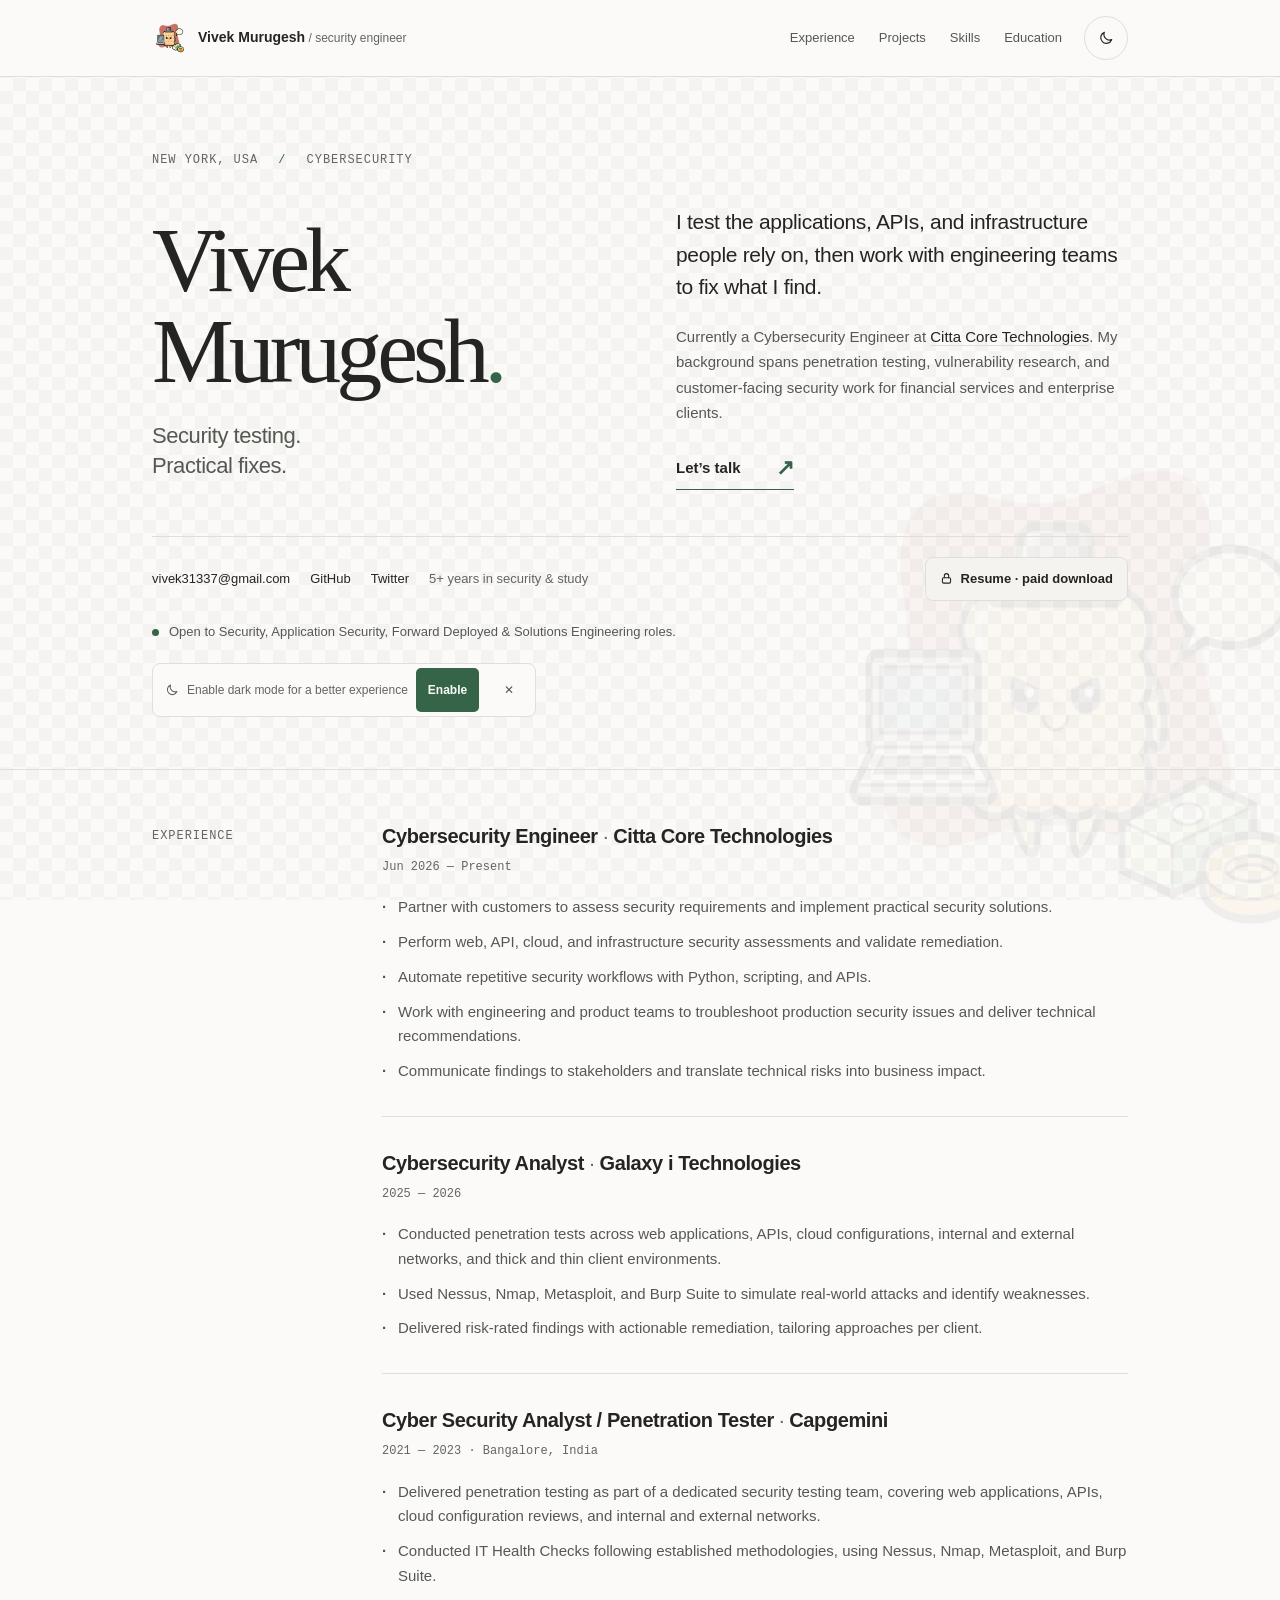
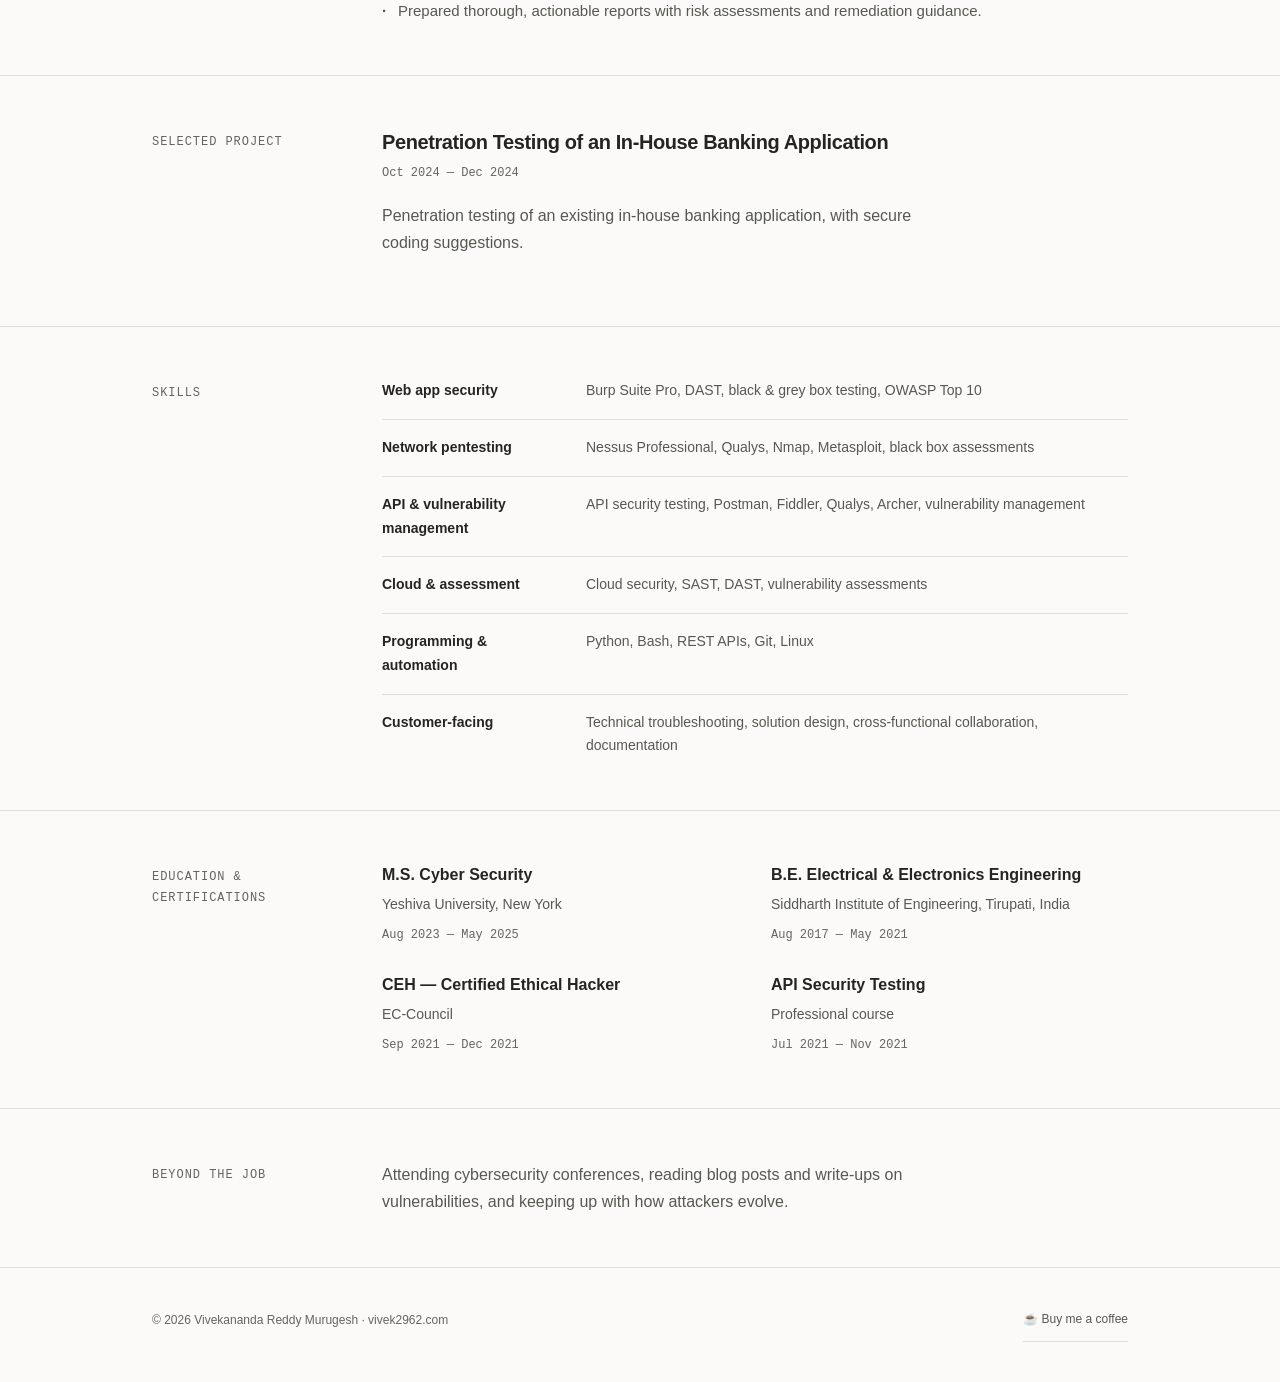
==== index.html @ 6269ce34 "[verified] Refresh portfolio with editorial layout and resume content" ====
<!DOCTYPE html>
<html lang="en">
<head>
  <meta charset="UTF-8" />
  <meta name="viewport" content="width=device-width, initial-scale=1.0" />
  <title>Vivek Murugesh — Cybersecurity Engineer | Web, API & Cloud Security</title>
  <meta name="description" content="Vivekananda Reddy Murugesh — Cybersecurity Engineer with a background in web application, API, cloud and network security. Penetration testing, vulnerability research, automation, and customer-facing security engineering. Open to Forward Deployed Engineer, Security Engineer & Application Security roles." />
  <meta name="author" content="Vivekananda Reddy Murugesh" />
  <meta name="robots" content="index, follow" />
  <link rel="canonical" href="https://www.vivek2962.com/" />
  <meta name="theme-color" content="#fbfaf8" media="(prefers-color-scheme: light)" />
  <meta name="theme-color" content="#151814" media="(prefers-color-scheme: dark)" />

  <!-- Open Graph -->
  <meta property="og:type" content="website" />
  <meta property="og:url" content="https://www.vivek2962.com/" />
  <meta property="og:title" content="Vivek Murugesh — Cybersecurity Engineer" />
  <meta property="og:description" content="Web application, API, cloud and network security. Penetration testing, API security, vulnerability research & automation." />
  <meta property="og:image" content="https://www.vivek2962.com/assets/img/og-image.png" />
  <meta property="og:image:width" content="1200" />
  <meta property="og:image:height" content="630" />
  <meta property="og:site_name" content="Vivek Murugesh" />
  <meta property="og:locale" content="en_US" />

  <!-- Twitter Card -->
  <meta name="twitter:card" content="summary_large_image" />
  <meta name="twitter:site" content="@vivek31337" />
  <meta name="twitter:creator" content="@vivek31337" />
  <meta name="twitter:title" content="Vivek Murugesh — Cybersecurity Engineer" />
  <meta name="twitter:description" content="Web application, API, cloud and network security. Penetration testing, API security, vulnerability research & automation." />
  <meta name="twitter:image" content="https://www.vivek2962.com/assets/img/og-image.png" />

  <!-- Structured data: Person -->
  <script type="application/ld+json">
  {
    "@context": "https://schema.org",
    "@type": "Person",
    "name": "Vivekananda Reddy Murugesh",
    "url": "https://www.vivek2962.com/",
    "image": "https://www.vivek2962.com/assets/img/og-image.png",
    "jobTitle": "Cybersecurity Engineer",
    "description": "Cybersecurity Engineer with a background in web application, API, cloud and network security. Penetration testing, API security, vulnerability research and automation.",
    "address": { "@type": "PostalAddress", "addressLocality": "New York", "addressRegion": "NY", "addressCountry": "US" },
    "sameAs": [
      "https://github.com/vivek29621",
      "https://x.com/vivek31337"
    ],
    "alumniOf": [
      { "@type": "CollegeOrUniversity", "name": "Yeshiva University" },
      { "@type": "CollegeOrUniversity", "name": "Siddharth Institute of Engineering" }
    ],
    "knowsAbout": [
      "Penetration Testing", "API Security", "Web Application Security", "Network Security",
      "Cloud Security", "OWASP Top 10", "Burp Suite", "Nessus", "Nmap", "Metasploit", "Python"
    ]
  }
  </script>

  <link rel="icon" type="image/png" sizes="32x32" href="assets/img/favicon-32.png" />
  <link rel="icon" type="image/png" sizes="64x64" href="assets/img/favicon-64.png" />
  <link rel="icon" type="image/png" sizes="128x128" href="assets/img/favicon.png" />
  <link rel="apple-touch-icon" sizes="180x180" href="assets/img/favicon-180.png" />
  <link rel="stylesheet" href="assets/css/style.css?v=17" />
  <script>(function(){var t='light';try{if(localStorage.getItem('theme')==='dark')t='dark';}catch(e){}document.documentElement.dataset.theme=t;})();</script>
</head>
<body>
  <a class="skip-link" href="#top">Skip to content</a>
  <div class="bg-checker" aria-hidden="true"></div>
  <div class="bg-logo" aria-hidden="true"><img src="assets/img/logo-watermark.png" alt="" /></div>
  <header class="site-header">
    <div class="wrap header-inner">
      <a class="logo" href="#top"><img src="assets/img/favicon-64.png" alt="" class="logo-img" /><span>Vivek Murugesh<span class="logo-sub"> / security engineer</span></span></a>
      <nav class="nav" aria-label="Primary">
        <a href="#experience">Experience</a>
        <a href="#projects">Projects</a>
        <a href="#skills">Skills</a>
        <a href="#education">Education</a>
        <button class="theme-toggle" id="themeToggle" type="button" aria-label="Toggle dark mode" title="Toggle dark mode">
          <svg class="icon-sun" viewBox="0 0 24 24" width="16" height="16" fill="none" stroke="currentColor" stroke-width="1.8" stroke-linecap="round" aria-hidden="true"><circle cx="12" cy="12" r="4.5"/><path d="M12 2v2.5M12 19.5V22M2 12h2.5M19.5 12H22M4.6 4.6l1.8 1.8M17.6 17.6l1.8 1.8M4.6 19.4l1.8-1.8M17.6 6.4l1.8-1.8"/></svg>
          <svg class="icon-moon" viewBox="0 0 24 24" width="16" height="16" fill="none" stroke="currentColor" stroke-width="1.8" stroke-linecap="round" stroke-linejoin="round" aria-hidden="true"><path d="M20.5 14.5A8.5 8.5 0 019.5 3.5 8.5 8.5 0 1020.5 14.5z"/></svg>
        </button>
      </nav>
    </div>
  </header>

  <main id="top" tabindex="-1">
    <!-- Hero -->
    <section class="hero reveal">
      <div class="wrap">
        <p class="eyebrow">New York, USA <span aria-hidden="true">/</span> Cybersecurity</p>
        <div class="hero-grid">
          <div>
            <h1 class="hero-name">Vivek<br />Murugesh<span class="name-period">.</span></h1>
            <p class="hero-role">Security testing.<br /> Practical fixes.</p>
          </div>
          <div class="hero-intro">
            <p class="hero-bio">I test the applications, APIs, and infrastructure people rely on, then work with engineering teams to fix what I find.</p>
            <p class="hero-detail">Currently a Cybersecurity Engineer at <a href="#experience">Citta Core Technologies</a>. My background spans penetration testing, vulnerability research, and customer-facing security work for financial services and enterprise clients.</p>
            <a class="contact-link" href="mailto:vivek31337@gmail.com">Let’s talk <span aria-hidden="true">↗</span></a>
          </div>
        </div>
        <p class="hero-meta">
          <a href="mailto:vivek31337@gmail.com">vivek31337@gmail.com</a>
          <span aria-hidden="true">·</span>
          <a href="https://github.com/vivek29621" target="_blank" rel="noopener">GitHub</a>
          <span aria-hidden="true">·</span>
          <a href="https://x.com/vivek31337" target="_blank" rel="noopener">Twitter</a>
          <span aria-hidden="true">·</span>
          <span>5+ years in security &amp; study</span>
          <span aria-hidden="true">·</span>
          <a class="resume-lock" href="https://buymeacoffee.com/vivek2962/e/563757" rel="noopener">
            <svg viewBox="0 0 24 24" width="13" height="13" fill="none" stroke="currentColor" stroke-width="2" stroke-linecap="round" stroke-linejoin="round" aria-hidden="true"><rect x="4.5" y="10.5" width="15" height="10" rx="2.5"/><path d="M8 10.5V7a4 4 0 018 0v3.5"/></svg>
            Resume · paid download
          </a>
        </p>
        <p class="hero-note"><span class="dot" aria-hidden="true"></span><span>Open to Security, Application Security, Forward Deployed &amp; Solutions Engineering roles.</span></p>
        <div class="dark-note" id="darkNote">
          <svg viewBox="0 0 24 24" width="14" height="14" fill="none" stroke="currentColor" stroke-width="1.8" stroke-linecap="round" stroke-linejoin="round" aria-hidden="true"><path d="M20.5 14.5A8.5 8.5 0 019.5 3.5 8.5 8.5 0 1020.5 14.5z"/></svg>
          <span class="note-text-light">Enable dark mode for a better experience</span>
          <span class="note-text-dark">Dark mode on — disable anytime</span>
          <button class="note-enable" type="button" onclick="document.documentElement.dataset.theme='dark';try{localStorage.setItem('theme','dark')}catch(e){};var t=document.getElementById('themeToggle');if(t)t.setAttribute('aria-pressed','true')">Enable</button>
          <button class="note-disable" type="button" onclick="document.documentElement.dataset.theme='light';try{localStorage.setItem('theme','light')}catch(e){};var t=document.getElementById('themeToggle');if(t)t.setAttribute('aria-pressed','false')">Disable</button>
          <button class="note-close" type="button" aria-label="Dismiss" onclick="try{localStorage.setItem('darkNoteDismissed','1')}catch(e){};this.closest('.dark-note').hidden=true">✕</button>
        </div>
      </div>
    </section>

    <!-- Experience -->
    <section class="section reveal" id="experience">
      <div class="wrap">
        <h2 class="section-title">Experience</h2>

        <article class="job">
          <div class="job-head">
            <h3>Cybersecurity Engineer <span class="at">·</span> Citta Core Technologies</h3>
            <p class="job-date">Jun 2026 — Present</p>
          </div>
          <ul class="job-points">
            <li>Partner with customers to assess security requirements and implement practical security solutions.</li>
            <li>Perform web, API, cloud, and infrastructure security assessments and validate remediation.</li>
            <li>Automate repetitive security workflows with Python, scripting, and APIs.</li>
            <li>Work with engineering and product teams to troubleshoot production security issues and deliver technical recommendations.</li>
            <li>Communicate findings to stakeholders and translate technical risks into business impact.</li>
          </ul>
        </article>

        <article class="job">
          <div class="job-head">
            <h3>Cybersecurity Analyst <span class="at">·</span> Galaxy i Technologies</h3>
            <p class="job-date">2025 — 2026</p>
          </div>
          <ul class="job-points">
            <li>Conducted penetration tests across web applications, APIs, cloud configurations, internal and external networks, and thick and thin client environments.</li>
            <li>Used Nessus, Nmap, Metasploit, and Burp Suite to simulate real-world attacks and identify weaknesses.</li>
            <li>Delivered risk-rated findings with actionable remediation, tailoring approaches per client.</li>
          </ul>
        </article>

        <article class="job">
          <div class="job-head">
            <h3>Cyber Security Analyst / Penetration Tester <span class="at">·</span> Capgemini</h3>
            <p class="job-date">2021 — 2023 · Bangalore, India</p>
          </div>
          <ul class="job-points">
            <li>Delivered penetration testing as part of a dedicated security testing team, covering web applications, APIs, cloud configuration reviews, and internal and external networks.</li>
            <li>Conducted IT Health Checks following established methodologies, using Nessus, Nmap, Metasploit, and Burp Suite.</li>
            <li>Prepared thorough, actionable reports with risk assessments and remediation guidance.</li>
          </ul>
        </article>
      </div>
    </section>

    <!-- Projects -->
    <section class="section reveal" id="projects">
      <div class="wrap">
        <h2 class="section-title">Selected project</h2>
        <article class="project">
          <h3>Penetration Testing of an In-House Banking Application</h3>
          <p class="job-date">Oct 2024 — Dec 2024</p>
          <p class="project-desc">
            Penetration testing of an existing in-house banking application,
            with secure coding suggestions.
          </p>
        </article>
      </div>
    </section>

    <!-- Skills -->
    <section class="section reveal" id="skills">
      <div class="wrap">
        <h2 class="section-title">Skills</h2>
        <dl class="skills">
          <div class="skill-row">
            <dt>Web app security</dt>
            <dd>Burp Suite Pro, DAST, black &amp; grey box testing, OWASP Top 10</dd>
          </div>
          <div class="skill-row">
            <dt>Network pentesting</dt>
            <dd>Nessus Professional, Qualys, Nmap, Metasploit, black box assessments</dd>
          </div>
          <div class="skill-row">
            <dt>API &amp; vulnerability management</dt>
            <dd>API security testing, Postman, Fiddler, Qualys, Archer, vulnerability management</dd>
          </div>
          <div class="skill-row">
            <dt>Cloud &amp; assessment</dt>
            <dd>Cloud security, SAST, DAST, vulnerability assessments</dd>
          </div>
          <div class="skill-row">
            <dt>Programming &amp; automation</dt>
            <dd>Python, Bash, REST APIs, Git, Linux</dd>
          </div>
          <div class="skill-row">
            <dt>Customer-facing</dt>
            <dd>Technical troubleshooting, solution design, cross-functional collaboration, documentation</dd>
          </div>
        </dl>
      </div>
    </section>

    <!-- Education -->
    <section class="section reveal" id="education">
      <div class="wrap">
        <h2 class="section-title">Education &amp; certifications</h2>
        <div class="edu-grid">
          <div class="edu-item">
            <h3>M.S. Cyber Security</h3>
            <p class="edu-school">Yeshiva University, New York</p>
            <p class="job-date mono">Aug 2023 — May 2025</p>
          </div>
          <div class="edu-item">
            <h3>B.E. Electrical &amp; Electronics Engineering</h3>
            <p class="edu-school">Siddharth Institute of Engineering, Tirupati, India</p>
            <p class="job-date mono">Aug 2017 — May 2021</p>
          </div>
          <div class="edu-item">
            <h3>CEH — Certified Ethical Hacker</h3>
            <p class="edu-school">EC-Council</p>
            <p class="job-date mono">Sep 2021 — Dec 2021</p>
          </div>
          <div class="edu-item">
            <h3>API Security Testing</h3>
            <p class="edu-school">Professional course</p>
            <p class="job-date mono">Jul 2021 — Nov 2021</p>
          </div>
        </div>
      </div>
    </section>

    <!-- Interests -->
    <section class="section reveal">
      <div class="wrap">
        <h2 class="section-title">Beyond the job</h2>
        <p class="plain-text">
          Attending cybersecurity conferences, reading blog posts and write-ups on
          vulnerabilities, and keeping up with how attackers evolve.
        </p>
      </div>
    </section>
  </main>

  <footer class="site-footer">
    <div class="wrap footer-inner">
      <p>© <span id="year">2026</span> Vivekananda Reddy Murugesh · vivek2962.com</p>
      <a class="footer-coffee" href="https://buymeacoffee.com/vivek2962" rel="noopener">☕ Buy me a coffee</a>
    </div>
  </footer>

  <script src="assets/js/main.js?v=17"></script>
</body>
</html>
---- assets/css/style.css ----
/* Vivek Murugesh: an editorial, content-first portfolio. */
:root{--bg:#fbfaf8;--bg-soft:#f4f3f0;--text:#242522;--text-muted:#555951;--text-faint:#62665e;--border:#dedfd7;--accent:#356448;--accent-underline:#dce9dc;--link:var(--text);--max-w:1040px;--font-sans:"Segoe UI",Helvetica,Arial,sans-serif;--font-mono:Consolas,"Liberation Mono",monospace}
[data-theme="dark"]{--bg:#151814;--bg-soft:#1d221c;--text:#eeeee7;--text-muted:#b6bcb1;--text-faint:#a1aa9b;--border:#343d30;--accent:#aad5ad;--accent-underline:#334c38;--link:var(--text);color-scheme:dark}
*{box-sizing:border-box;margin:0;padding:0}
html{scroll-behavior:smooth;scroll-padding-top:104px}
body{background:var(--bg);color:var(--text);font:16px/1.7 var(--font-sans);-webkit-font-smoothing:antialiased;transition:background .25s ease,color .25s ease;isolation:isolate}
::selection{background:var(--accent-underline)}
a{color:var(--link);text-decoration:none;border-bottom:1px solid var(--border);transition:color .15s,border-color .15s}
a:hover{color:var(--accent);border-color:var(--accent)}
a:focus-visible,button:focus-visible{outline:2px solid var(--accent);outline-offset:4px}
button{font:inherit;cursor:pointer}
img{max-width:100%}
ul{list-style:none}
.wrap{max-width:var(--max-w);margin:auto;padding:0 32px}
.mono{font-family:var(--font-mono)}
.skip-link{position:fixed;top:8px;left:16px;z-index:100;padding:10px 16px;background:var(--bg);transform:translateY(-150%)}
.skip-link:focus{transform:none}
.bg-checker,.bg-logo{position:fixed;pointer-events:none;z-index:-1}
.bg-checker{inset:0;background:repeating-conic-gradient(rgba(0,0,0,.028) 0% 25%,transparent 0% 50%) 0 0/26px 26px}
[data-theme="dark"] .bg-checker{background-image:repeating-conic-gradient(rgba(255,255,255,.03) 0% 25%,transparent 0% 50%)}
.bg-logo{right:-3vmin;bottom:-3vmin;width:min(56vmin,460px);opacity:.05;transition:opacity .25s}
[data-theme="dark"] .bg-logo{opacity:.06}
.bg-logo img{display:block;width:100%}
.site-header{position:sticky;top:0;z-index:50;background:var(--bg);border-bottom:1px solid var(--border)}
.header-inner{min-height:76px;display:flex;align-items:center;justify-content:space-between;gap:16px}
.logo{display:flex;gap:10px;align-items:center;border:0;font-weight:600;font-size:14px;white-space:nowrap;min-height:44px}
.logo-img{width:36px;height:36px;object-fit:contain}
.logo-sub{font-size:12px;font-weight:400;color:var(--text-faint)}
.nav{display:flex;align-items:center;gap:4px}
.nav a{display:inline-flex;align-items:center;min-height:44px;padding:6px 10px;border:0;font-size:13px;color:var(--text-muted);border-radius:6px}
.nav a:hover,.theme-toggle:hover{background:var(--bg-soft);color:var(--accent)}
.theme-toggle{display:inline-flex;align-items:center;justify-content:center;width:44px;height:44px;flex-shrink:0;border:1px solid var(--border);border-radius:50%;background:transparent;color:var(--text);margin-left:8px}
[data-theme="light"] .icon-sun,[data-theme="dark"] .icon-moon{display:none}
.hero{padding:74px 0 52px}
.eyebrow{font:12px/1.6 var(--font-mono);letter-spacing:.08em;text-transform:uppercase;color:var(--text-faint);margin-bottom:36px}
.eyebrow span{margin:0 12px;color:var(--accent)}
.hero-grid{display:grid;grid-template-columns:1fr 1fr;gap:72px;align-items:center;margin-bottom:46px}
.hero-name{font-family:Georgia,"Times New Roman",serif;font-weight:400;font-size:clamp(62px,7.5vw,92px);letter-spacing:-.055em;line-height:.99;margin-bottom:24px}
.name-period{color:var(--accent)}
.hero-role{font-size:22px;line-height:1.35;font-weight:400;letter-spacing:-.02em;color:var(--text-muted)}
.hero-bio{font-size:21px;line-height:1.55;letter-spacing:-.015em;margin-bottom:20px;text-wrap:pretty}
.hero-detail{color:var(--text-muted);font-size:15px;margin-bottom:20px}
.contact-link{display:inline-flex;align-items:center;gap:36px;min-height:44px;font-size:15px;font-weight:600;border-color:var(--accent)}
.contact-link span{color:var(--accent);font-size:22px}
.hero-meta{display:flex;flex-wrap:wrap;align-items:center;gap:12px 20px;border-top:1px solid var(--border);padding-top:20px;font-size:13px;color:var(--text-faint);margin-bottom:20px}
.hero-meta>span[aria-hidden]{display:none}
.hero-meta a{display:inline-flex;align-items:center;min-height:44px;border:0}
.resume-lock{gap:8px;padding:8px 14px;border:1px solid var(--border)!important;border-radius:8px;background:var(--bg-soft);font-weight:600;margin-left:auto}
.resume-lock:hover{border-color:var(--accent)!important}
.hero-note{display:flex;align-items:baseline;gap:10px;font-size:13px;color:var(--text-muted);max-width:680px}
.dot{width:7px;height:7px;flex-shrink:0;border-radius:50%;background:var(--accent)}
.dark-note{display:inline-flex;align-items:center;flex-wrap:wrap;gap:8px;margin-top:20px;font-size:12px;color:var(--text-faint);padding:4px 4px 4px 12px;border:1px solid var(--border);border-radius:8px;background:var(--bg)}
.dark-note[hidden]{display:none}
.dark-note>svg{flex-shrink:0}
.note-text-dark,.note-disable{display:none}
[data-theme="dark"] .note-text-light,[data-theme="dark"] .note-enable{display:none}
[data-theme="dark"] .note-text-dark{display:inline}
[data-theme="dark"] .note-disable{display:inline-flex}
.note-enable,.note-disable{align-items:center;justify-content:center;min-height:44px;padding:8px 12px;background:var(--accent);color:var(--bg);font-size:12px;font-weight:600;border:0;border-radius:5px}
.note-close{width:44px;height:44px;background:none;color:var(--text-muted);border:0;border-radius:5px}
.note-close:hover{background:var(--bg-soft)}
.section{padding:52px 0;border-top:1px solid var(--border)}
.section>.wrap{display:grid;grid-template-columns:190px minmax(0,1fr);gap:0 40px}
.section-title{grid-column:1;grid-row:1 / span 20;font:12px/1.7 var(--font-mono);text-transform:uppercase;letter-spacing:.08em;color:var(--text-faint);padding-top:4px}
.section>.wrap>:not(.section-title){grid-column:2;min-width:0}
.job{padding-bottom:32px;margin-bottom:32px;border-bottom:1px solid var(--border)}
.job:last-child{padding:0;margin:0;border:0}
.job-head{margin-bottom:18px}
.job-head h3,.project h3{font-size:20px;line-height:1.45;letter-spacing:-.02em;font-weight:600;margin-bottom:6px;text-wrap:pretty}
.at{color:var(--text-faint);font-weight:400}
.job-date{font:12px/1.7 var(--font-mono);color:var(--text-faint)}
.job-points{display:grid;gap:10px}
.job-points li{padding-left:16px;position:relative;color:var(--text-muted);font-size:15px;line-height:1.65}
.job-points li:before{content:"·";position:absolute;left:0;color:var(--accent);font-weight:bold}
.project-desc{margin:18px 0;color:var(--text-muted);max-width:60ch}
.skill-row{display:grid;grid-template-columns:180px minmax(0,1fr);gap:24px;padding:16px 0;border-bottom:1px solid var(--border);font-size:14px}
.skill-row:first-child{padding-top:0}
.skill-row:last-child{border:0;padding-bottom:0}
.skill-row dt{font-weight:600}
.skill-row dd{color:var(--text-muted)}
.edu-grid{display:grid;grid-template-columns:1fr 1fr;gap:28px 32px}
.edu-item h3{font-size:16px;font-weight:600;line-height:1.5;margin-bottom:6px}
.edu-school{font-size:14px;color:var(--text-muted);margin-bottom:8px}
.plain-text{color:var(--text-muted);max-width:60ch}
.site-footer{padding:30px 0 40px;border-top:1px solid var(--border)}
.footer-inner{display:flex;justify-content:space-between;align-items:center;gap:16px;flex-wrap:wrap;font-size:12px;color:var(--text-faint)}
.footer-coffee{display:inline-flex;align-items:center;min-height:44px;color:var(--text-muted)}
/* Content remains visible when JavaScript or observers are unavailable. */
.reveal{opacity:1}
.error-wrap{text-align:center;padding-top:80px;padding-bottom:100px}
.section>.error-wrap{display:block}
.error-code{font:88px/1.2 Georgia,serif;color:var(--text-muted)}
.error-msg{margin:20px 0 28px}
.btn-home{display:inline-flex;align-items:center;min-height:44px;padding:10px 22px;border:1px solid var(--border);border-radius:8px;background:var(--bg-soft)}
@media(max-width:960px){.logo-sub{display:none}.hero-grid{gap:40px}.section>.wrap{grid-template-columns:150px minmax(0,1fr);gap:0 24px}.skill-row{grid-template-columns:150px minmax(0,1fr)}}
@media(max-width:720px){html{scroll-padding-top:130px}.wrap{padding:0 24px}.header-inner{flex-wrap:wrap;gap:0;padding-top:10px;padding-bottom:6px}.logo{width:100%}.nav{width:100%;justify-content:space-between}.nav a{padding:6px 8px}.theme-toggle{margin-left:auto}.hero{padding:44px 0 36px}.eyebrow{margin-bottom:28px}.hero-grid{grid-template-columns:1fr;gap:30px;margin-bottom:30px}.hero-name{font-size:72px}.hero-role br{display:none}.hero-role br:after{content:" "}.hero-bio{max-width:40ch}.hero-intro{max-width:54ch}.hero-meta{gap:8px 18px}.resume-lock{margin-left:0}.section{padding:36px 0}.section>.wrap{display:block}.section-title{margin-bottom:28px}.skill-row{grid-template-columns:160px minmax(0,1fr)}.footer-inner{align-items:flex-start;flex-direction:column;gap:6px}}
@media(max-width:420px){.wrap{padding-left:18px;padding-right:18px}.hero-name{font-size:64px}.nav a{padding:6px;font-size:12px}.hero-role{font-size:20px}.skill-row{grid-template-columns:1fr;gap:4px}.edu-grid{grid-template-columns:1fr}.dark-note{border-radius:8px}.dark-note>span{flex:1 1 190px}.hero-meta>span:not([aria-hidden]){flex-basis:100%}}
@media(prefers-reduced-motion:reduce){html{scroll-behavior:auto}*,*::before,*::after{transition:none!important;animation:none!important}}
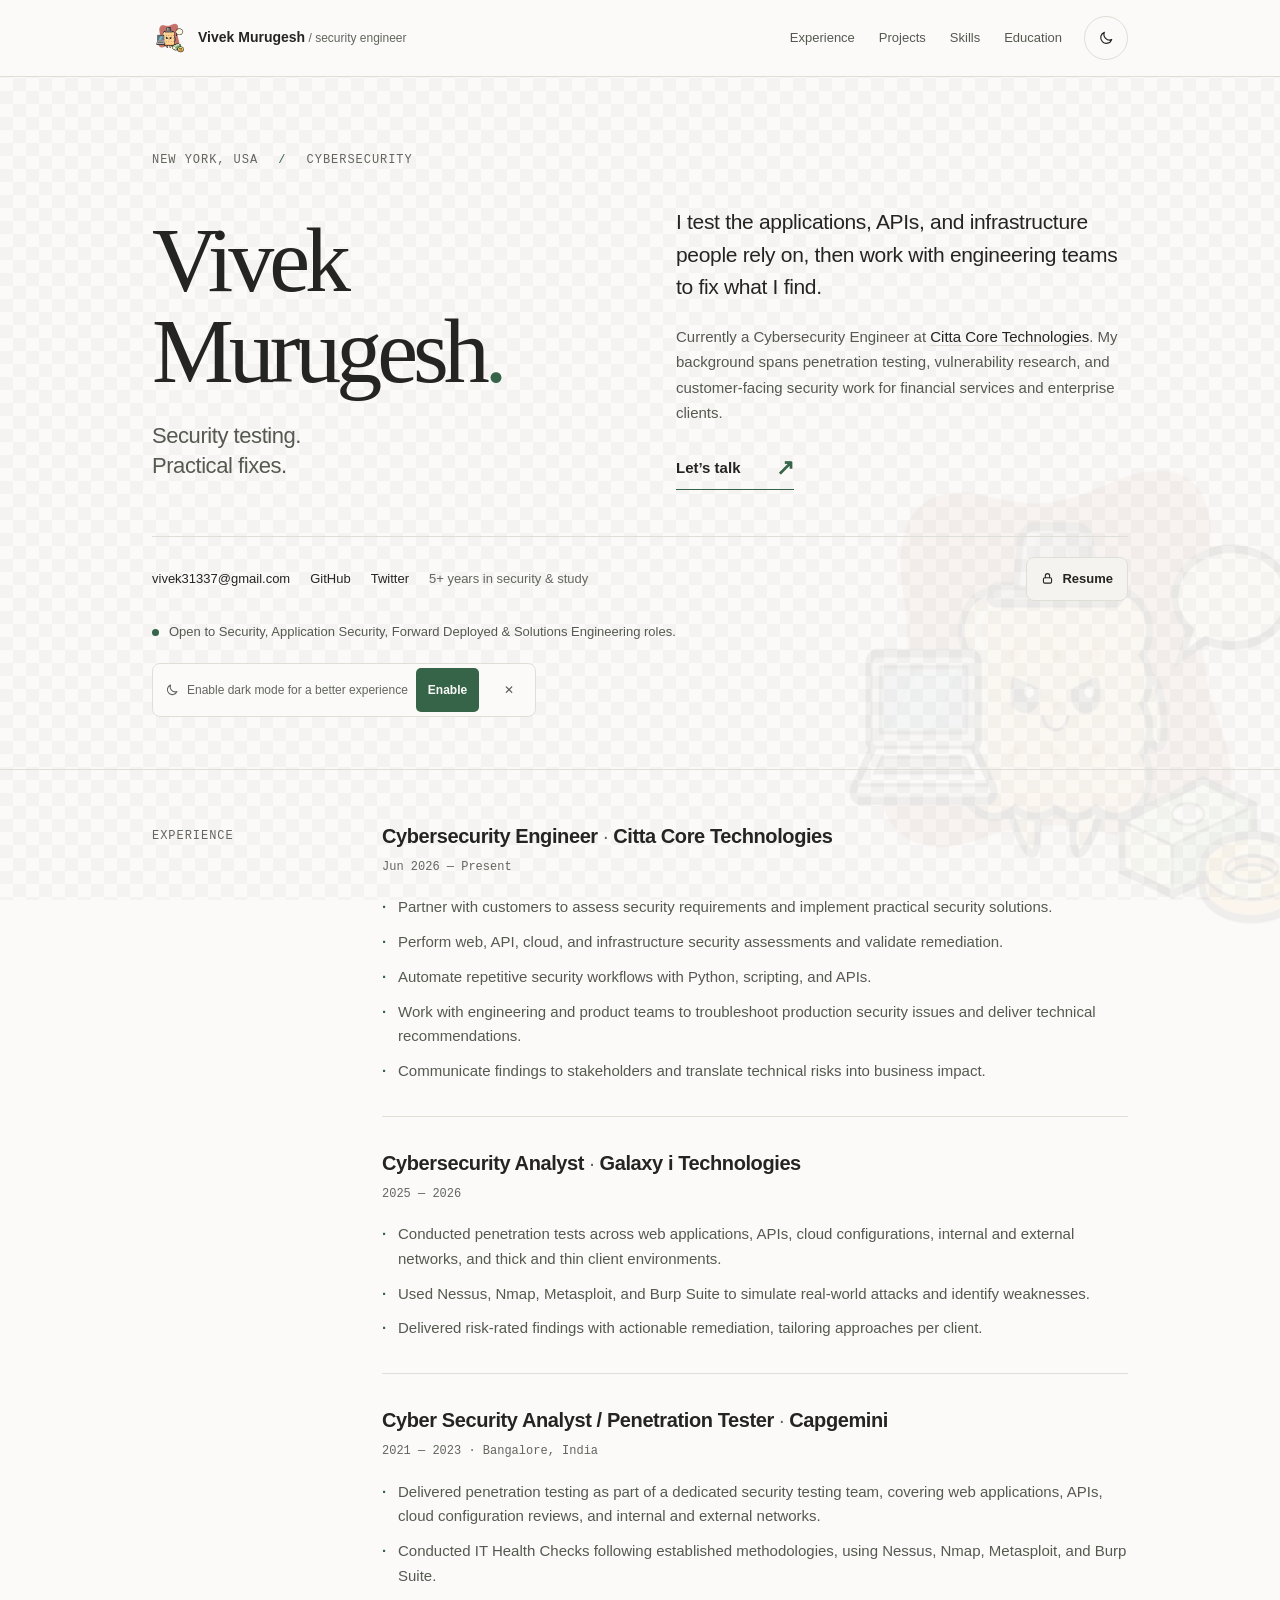
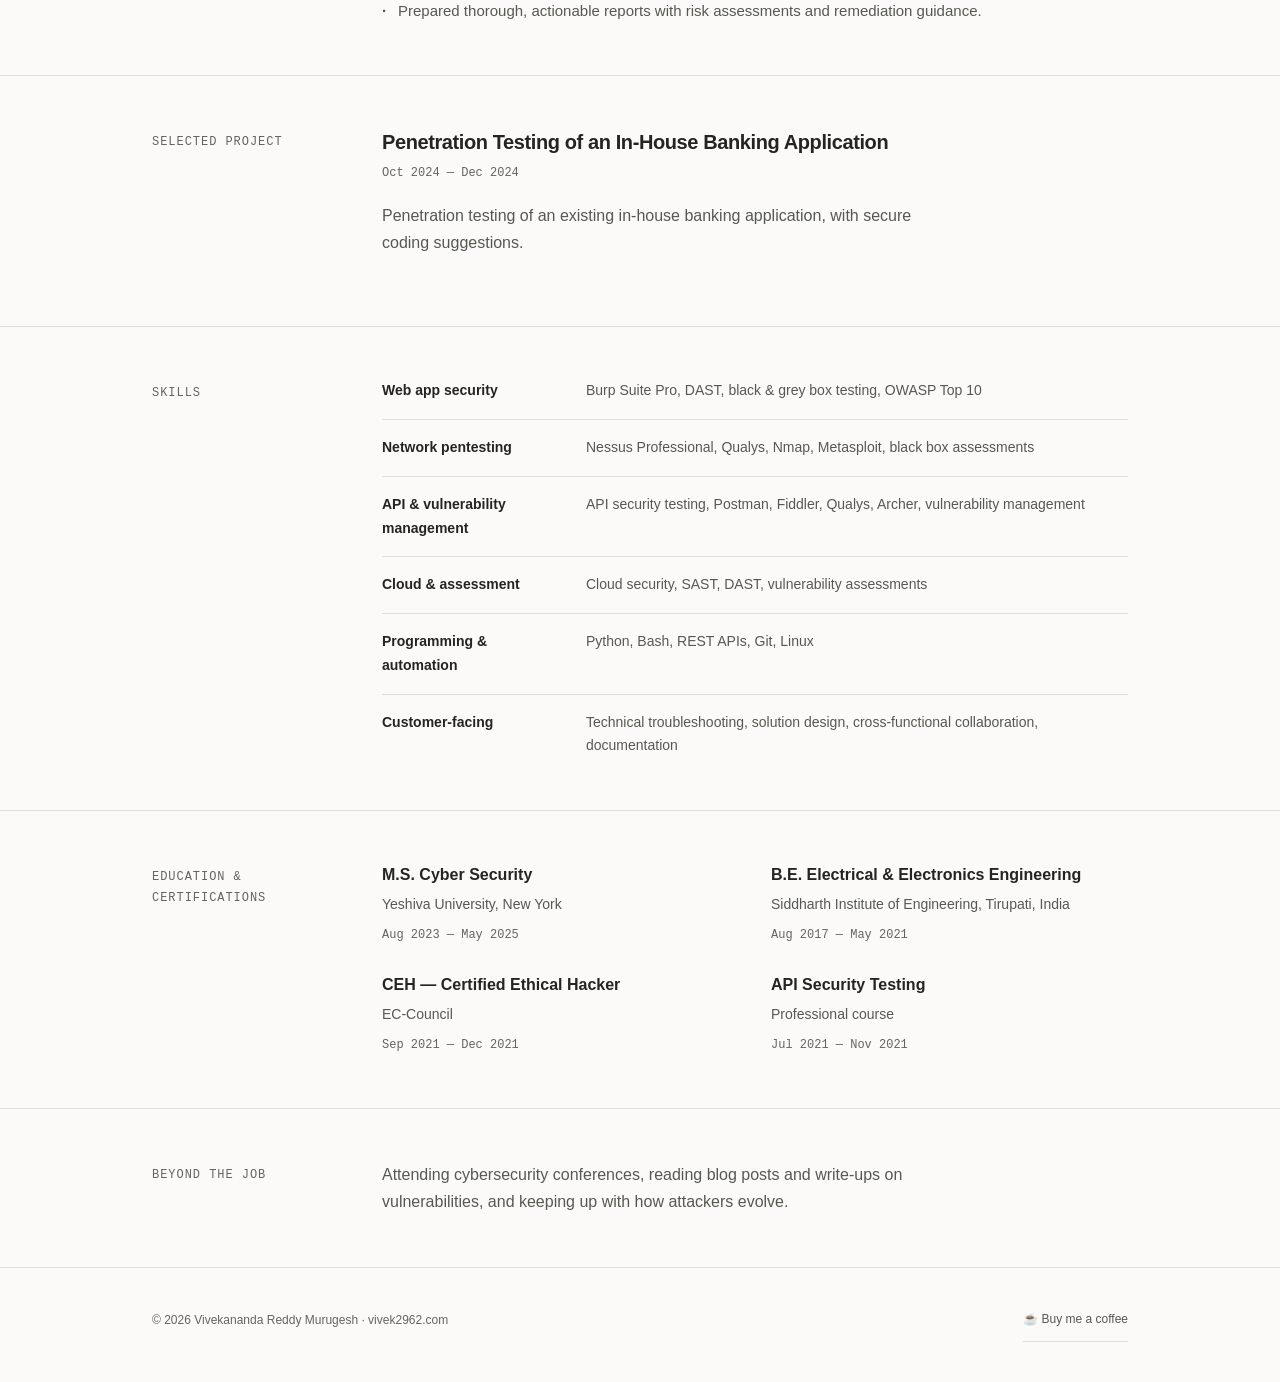
==== commit 1bc4f293: "Simplify resume link label" ====
--- a/index.html
+++ b/index.html
@@ -110,7 +110,7 @@
           <span aria-hidden="true">·</span>
           <a class="resume-lock" href="https://buymeacoffee.com/vivek2962/e/563757" rel="noopener">
             <svg viewBox="0 0 24 24" width="13" height="13" fill="none" stroke="currentColor" stroke-width="2" stroke-linecap="round" stroke-linejoin="round" aria-hidden="true"><rect x="4.5" y="10.5" width="15" height="10" rx="2.5"/><path d="M8 10.5V7a4 4 0 018 0v3.5"/></svg>
-            Resume · paid download
+            Resume
           </a>
         </p>
         <p class="hero-note"><span class="dot" aria-hidden="true"></span><span>Open to Security, Application Security, Forward Deployed &amp; Solutions Engineering roles.</span></p>
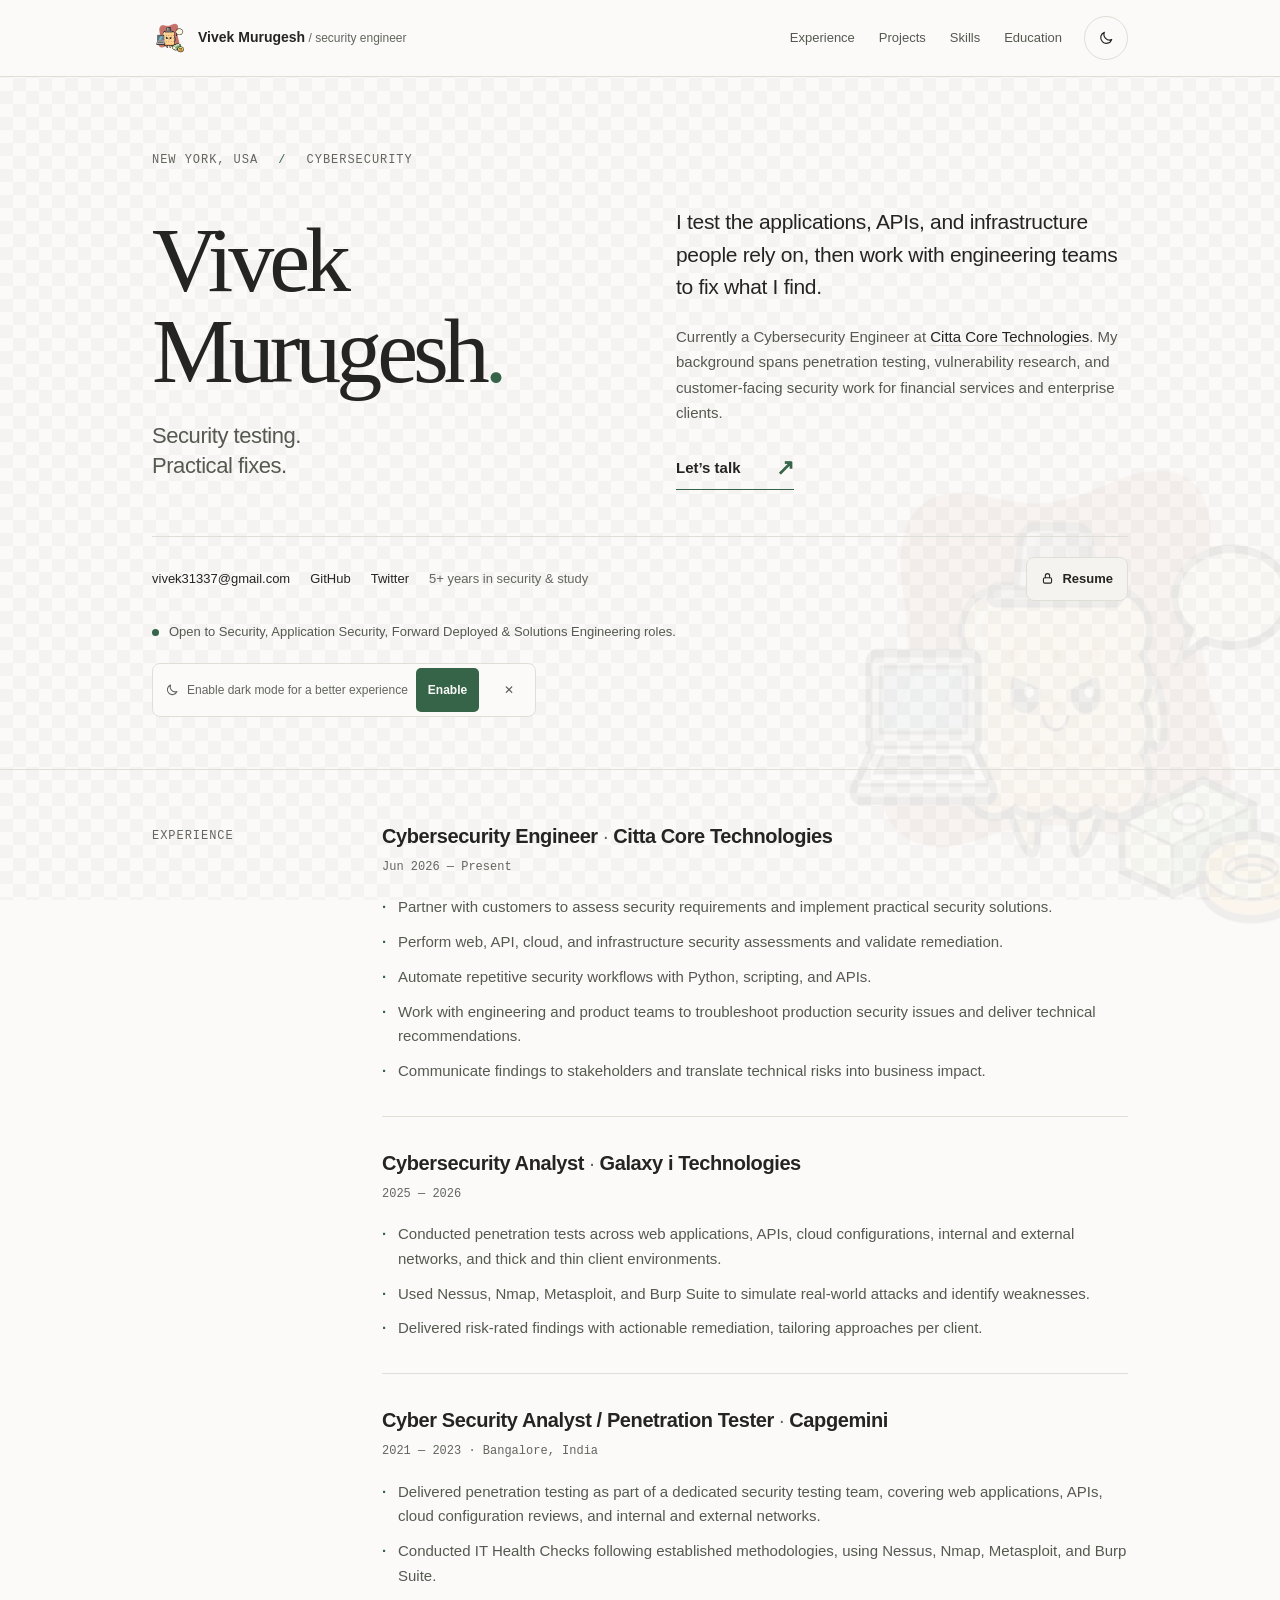
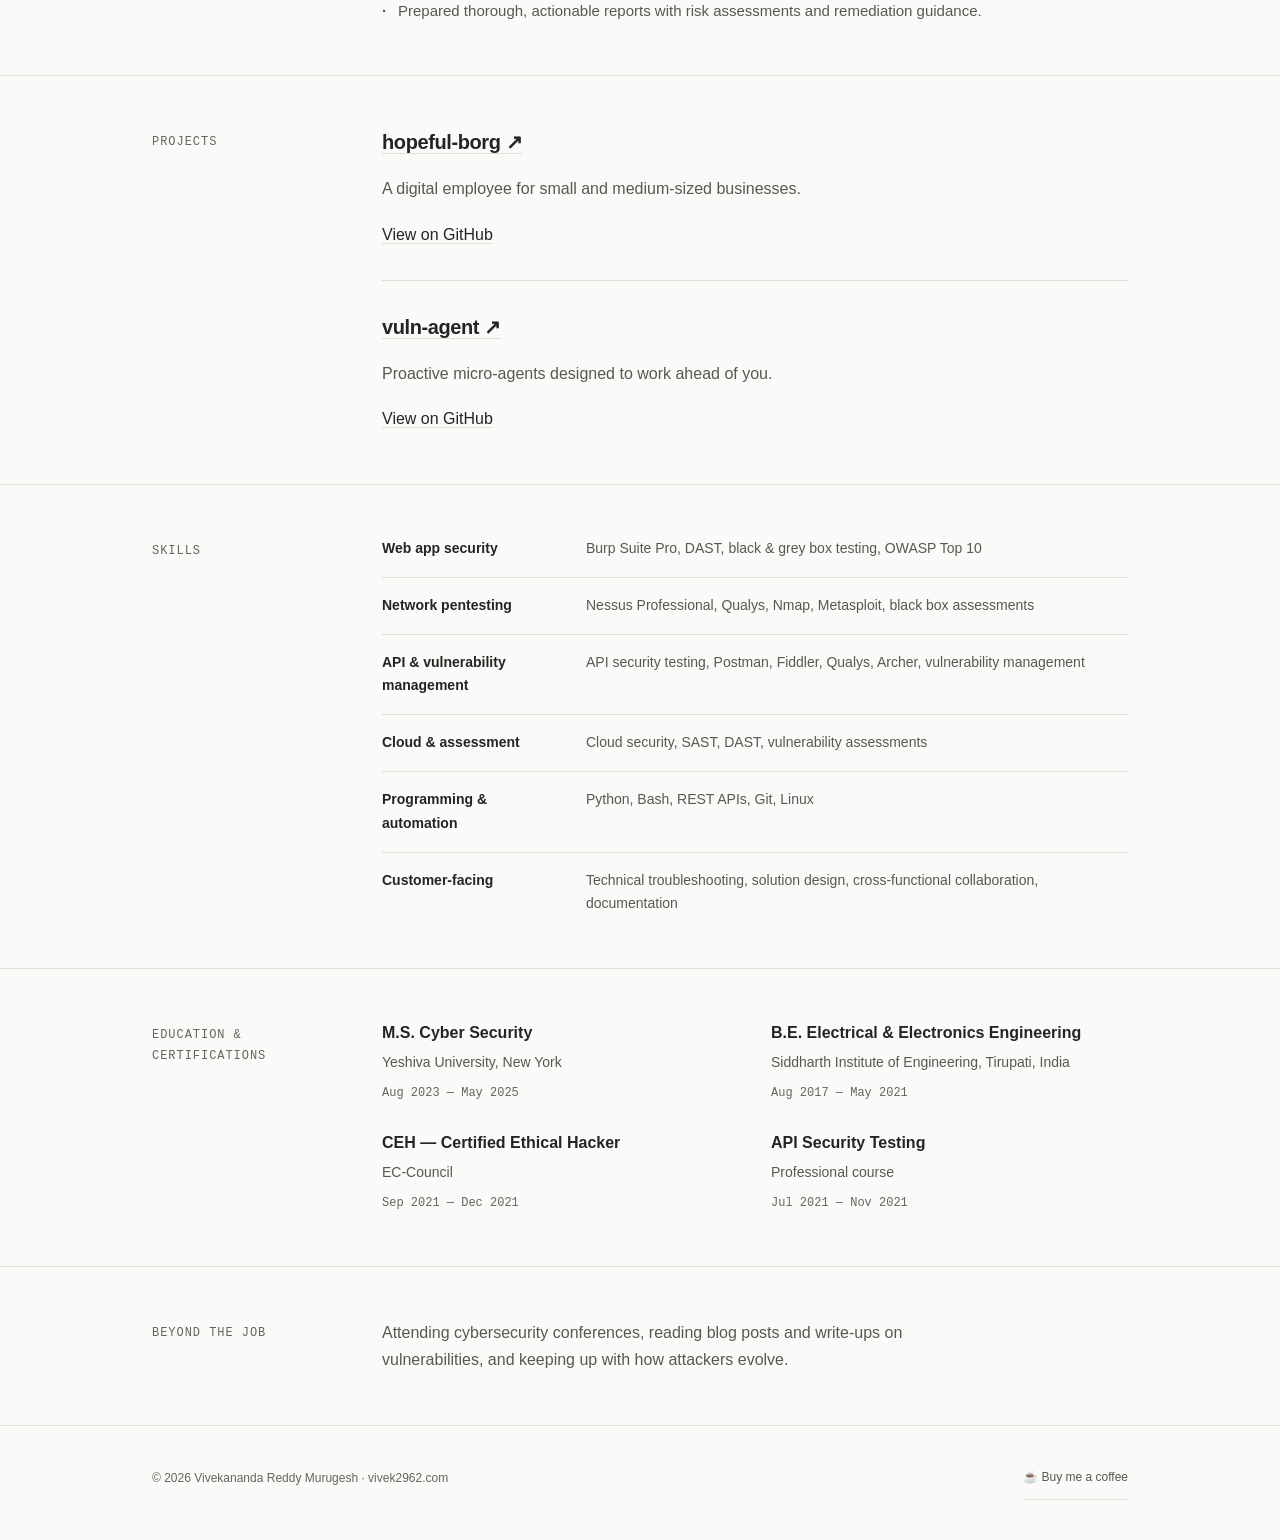
==== commit 36d82571: "Show GitHub projects with repository links" ====
--- a/index.html
+++ b/index.html
@@ -173,14 +173,16 @@
     <!-- Projects -->
     <section class="section reveal" id="projects">
       <div class="wrap">
-        <h2 class="section-title">Selected project</h2>
-        <article class="project">
-          <h3>Penetration Testing of an In-House Banking Application</h3>
-          <p class="job-date">Oct 2024 — Dec 2024</p>
-          <p class="project-desc">
-            Penetration testing of an existing in-house banking application,
-            with secure coding suggestions.
-          </p>
+        <h2 class="section-title">Projects</h2>
+        <article class="project job">
+          <h3><a href="https://github.com/vivek29621/hopeful-borg" target="_blank" rel="noopener">hopeful-borg <span aria-hidden="true">↗</span></a></h3>
+          <p class="project-desc">A digital employee for small and medium-sized businesses.</p>
+          <a href="https://github.com/vivek29621/hopeful-borg" target="_blank" rel="noopener">View on GitHub</a>
+        </article>
+        <article class="project job">
+          <h3><a href="https://github.com/vivek29621/vuln-agent" target="_blank" rel="noopener">vuln-agent <span aria-hidden="true">↗</span></a></h3>
+          <p class="project-desc">Proactive micro-agents designed to work ahead of you.</p>
+          <a href="https://github.com/vivek29621/vuln-agent" target="_blank" rel="noopener">View on GitHub</a>
         </article>
       </div>
     </section>
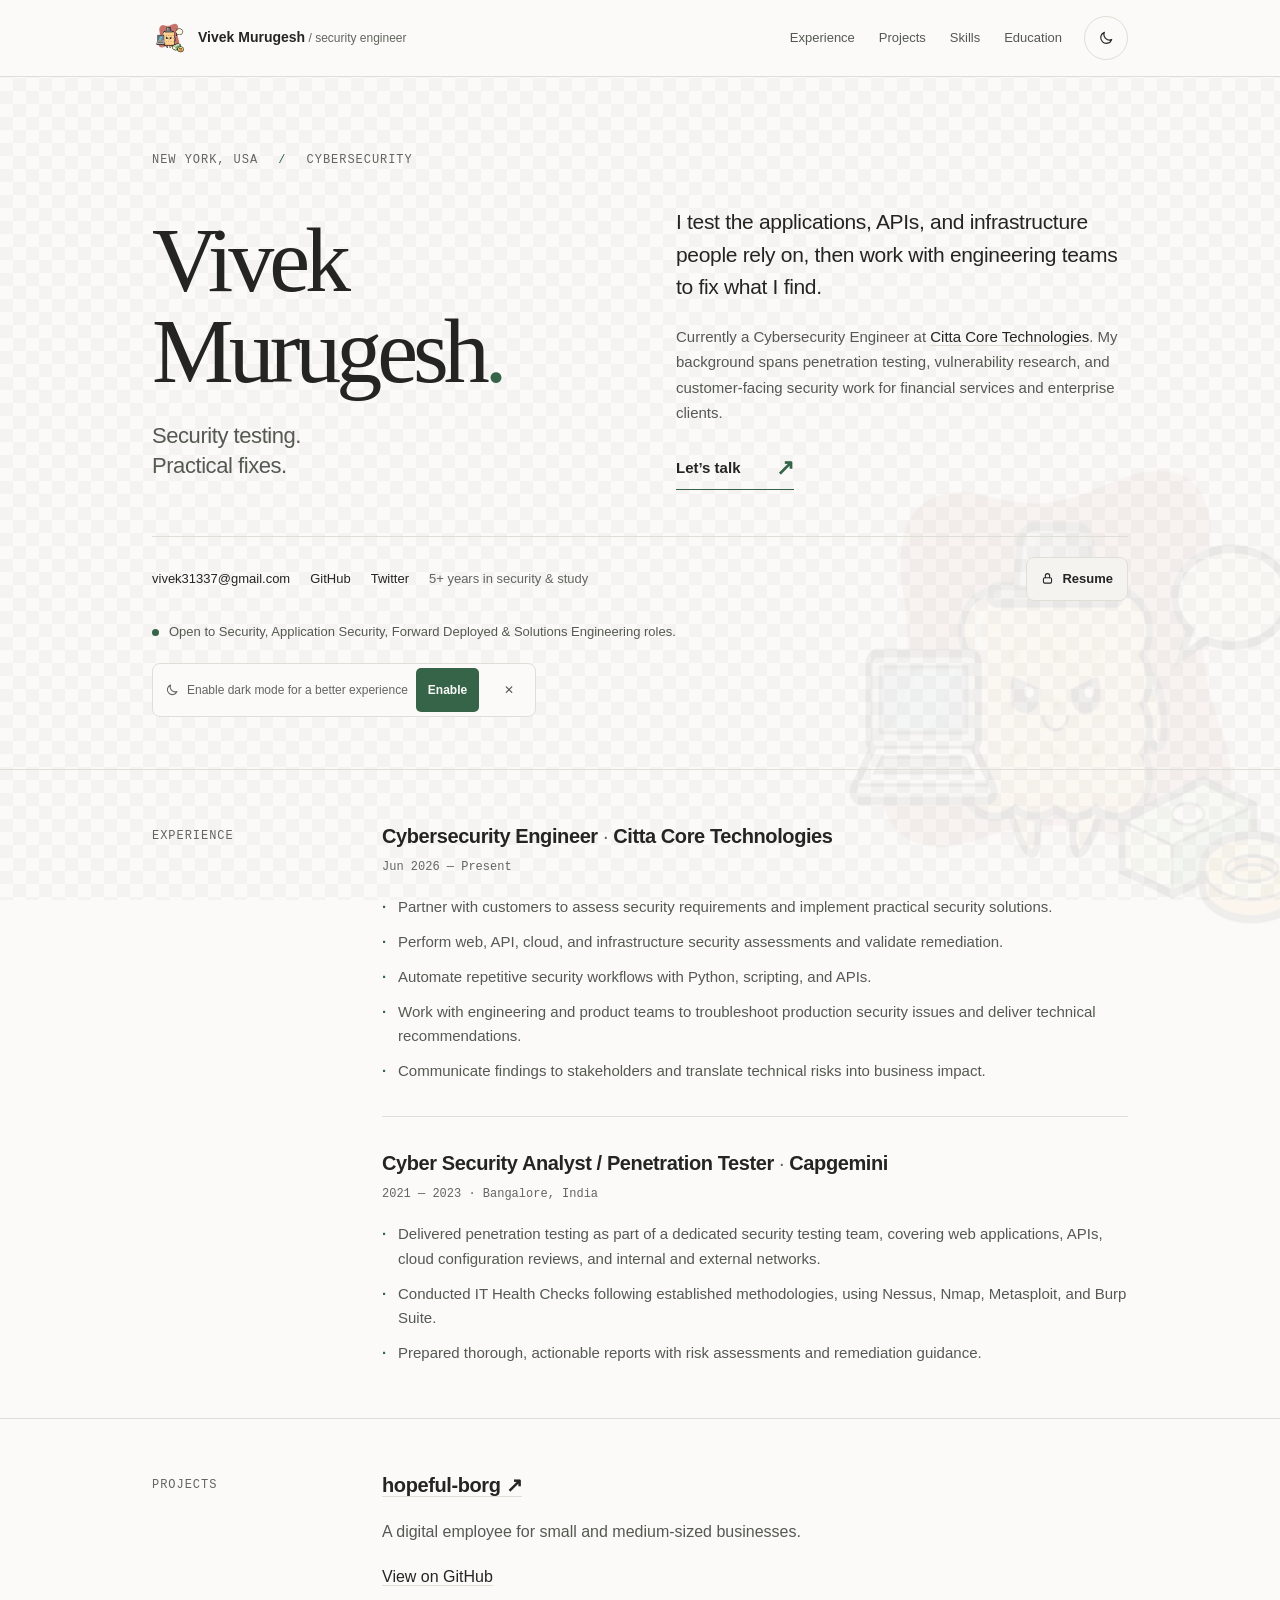
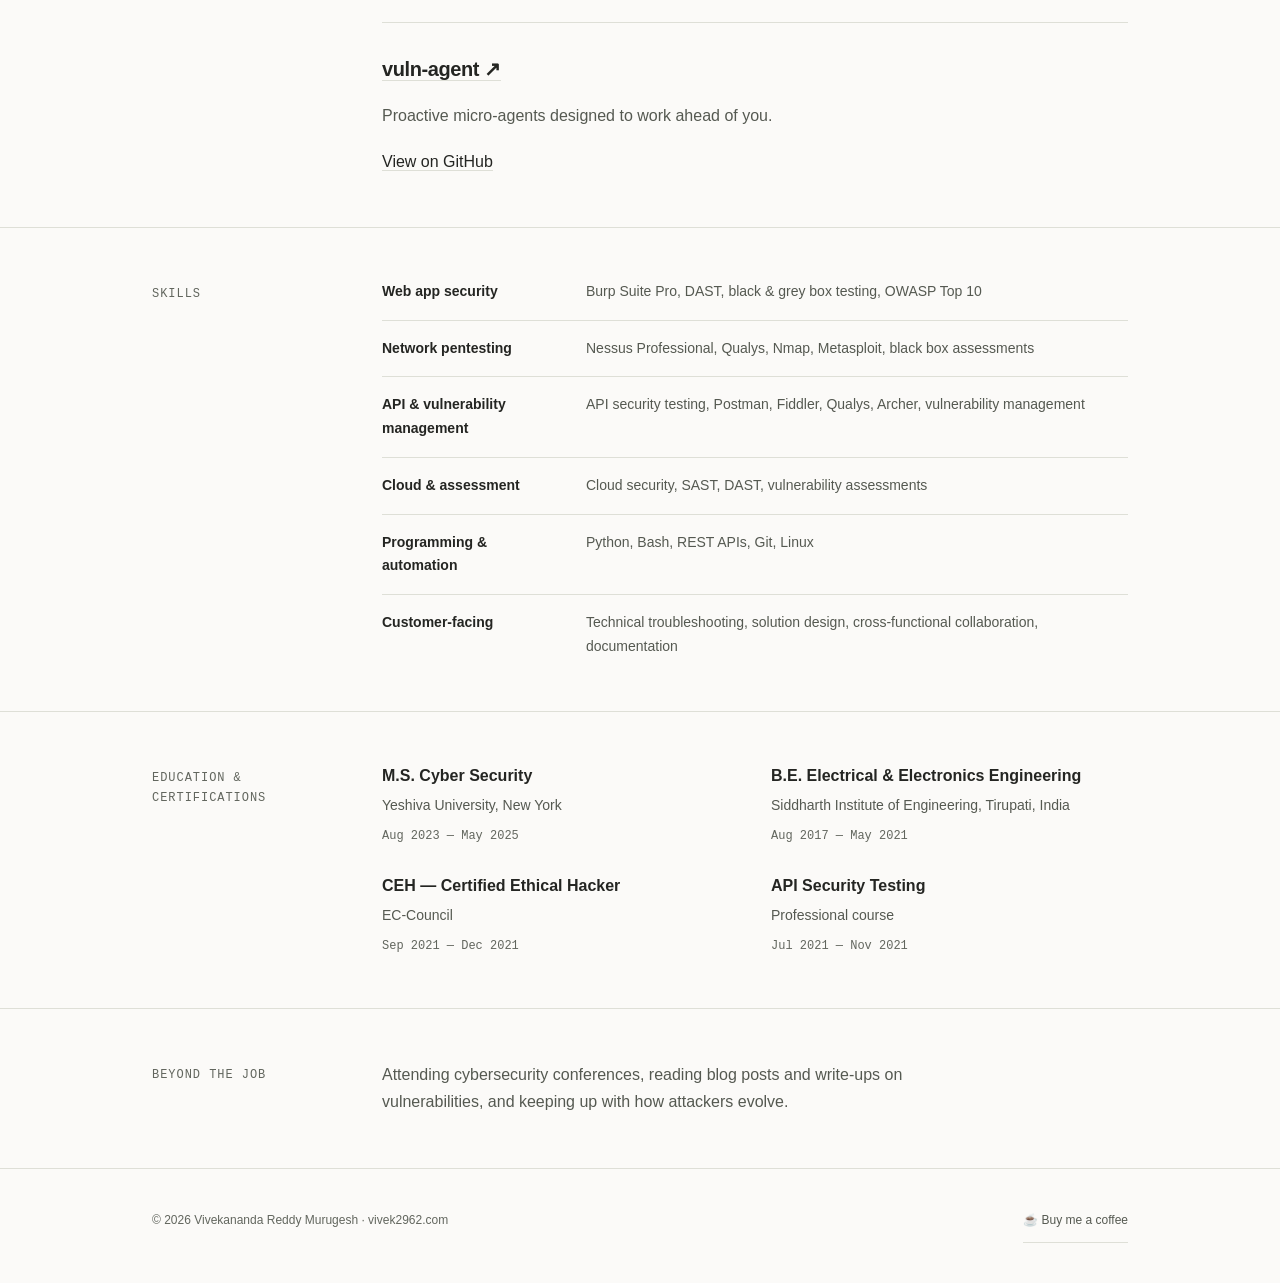
==== commit 018be3ca: "Remove Galaxy i Technologies experience entry" ====
--- a/index.html
+++ b/index.html
@@ -146,18 +146,6 @@
 
         <article class="job">
           <div class="job-head">
-            <h3>Cybersecurity Analyst <span class="at">·</span> Galaxy i Technologies</h3>
-            <p class="job-date">2025 — 2026</p>
-          </div>
-          <ul class="job-points">
-            <li>Conducted penetration tests across web applications, APIs, cloud configurations, internal and external networks, and thick and thin client environments.</li>
-            <li>Used Nessus, Nmap, Metasploit, and Burp Suite to simulate real-world attacks and identify weaknesses.</li>
-            <li>Delivered risk-rated findings with actionable remediation, tailoring approaches per client.</li>
-          </ul>
-        </article>
-
-        <article class="job">
-          <div class="job-head">
             <h3>Cyber Security Analyst / Penetration Tester <span class="at">·</span> Capgemini</h3>
             <p class="job-date">2021 — 2023 · Bangalore, India</p>
           </div>
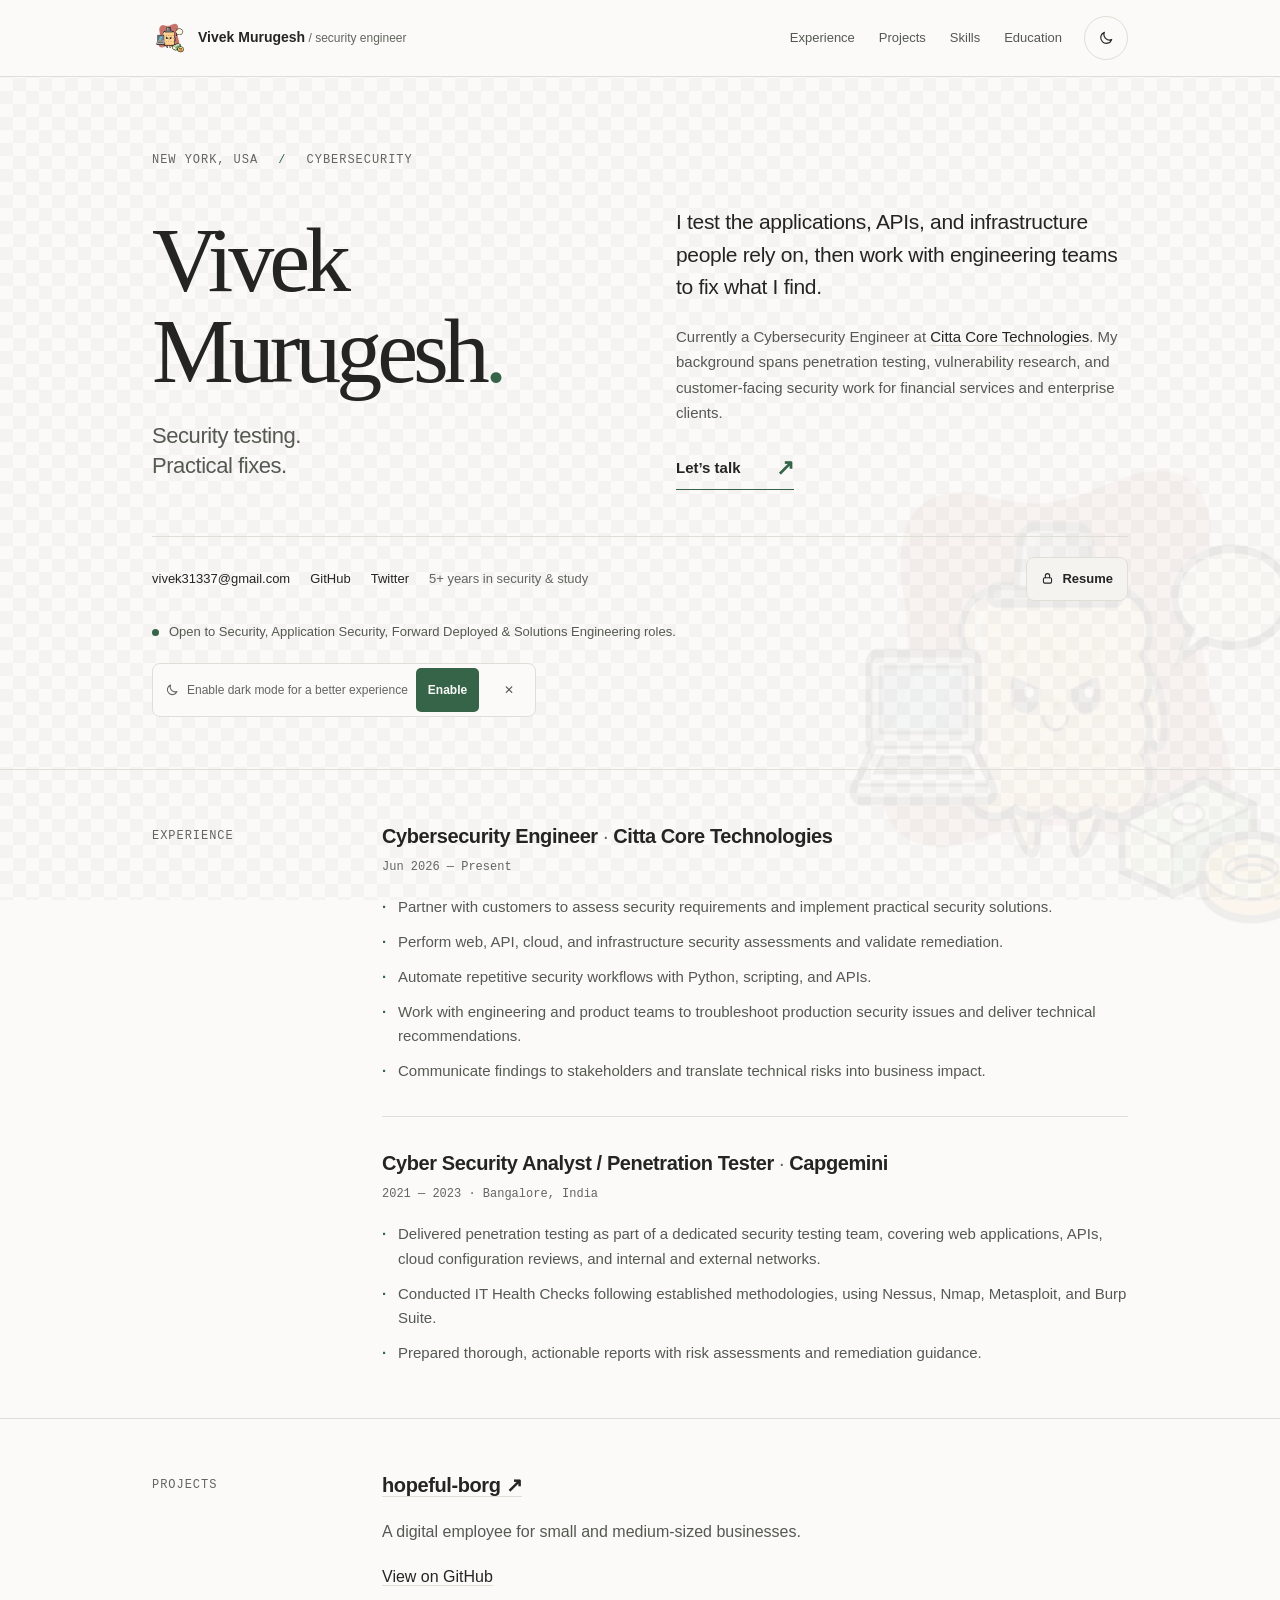
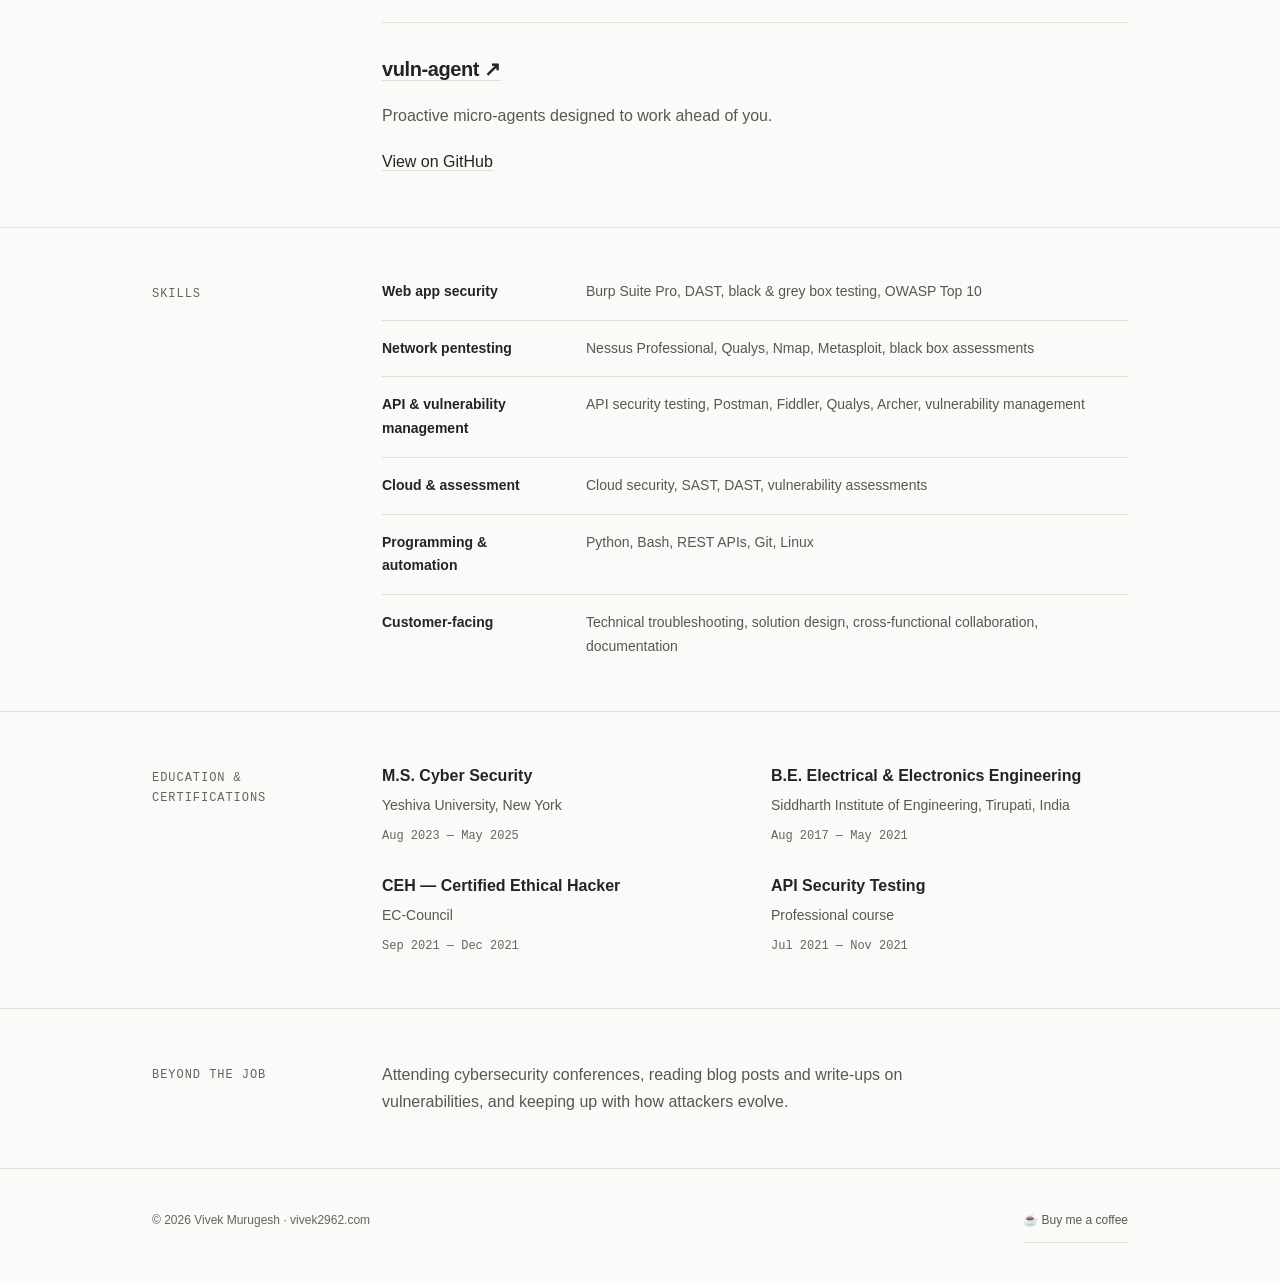
==== commit adf2e1fb: "Use Vivek Murugesh as display name everywhere" ====
--- a/index.html
+++ b/index.html
@@ -4,8 +4,8 @@
   <meta charset="UTF-8" />
   <meta name="viewport" content="width=device-width, initial-scale=1.0" />
   <title>Vivek Murugesh — Cybersecurity Engineer | Web, API & Cloud Security</title>
-  <meta name="description" content="Vivekananda Reddy Murugesh — Cybersecurity Engineer with a background in web application, API, cloud and network security. Penetration testing, vulnerability research, automation, and customer-facing security engineering. Open to Forward Deployed Engineer, Security Engineer & Application Security roles." />
-  <meta name="author" content="Vivekananda Reddy Murugesh" />
+  <meta name="description" content="Vivek Murugesh — Cybersecurity Engineer with a background in web application, API, cloud and network security. Penetration testing, vulnerability research, automation, and customer-facing security engineering. Open to Forward Deployed Engineer, Security Engineer & Application Security roles." />
+  <meta name="author" content="Vivek Murugesh" />
   <meta name="robots" content="index, follow" />
   <link rel="canonical" href="https://www.vivek2962.com/" />
   <meta name="theme-color" content="#fbfaf8" media="(prefers-color-scheme: light)" />
@@ -35,7 +35,7 @@
   {
     "@context": "https://schema.org",
     "@type": "Person",
-    "name": "Vivekananda Reddy Murugesh",
+    "name": "Vivek Murugesh",
     "url": "https://www.vivek2962.com/",
     "image": "https://www.vivek2962.com/assets/img/og-image.png",
     "jobTitle": "Cybersecurity Engineer",
@@ -251,7 +251,7 @@
 
   <footer class="site-footer">
     <div class="wrap footer-inner">
-      <p>© <span id="year">2026</span> Vivekananda Reddy Murugesh · vivek2962.com</p>
+      <p>© <span id="year">2026</span> Vivek Murugesh · vivek2962.com</p>
       <a class="footer-coffee" href="https://buymeacoffee.com/vivek2962" rel="noopener">☕ Buy me a coffee</a>
     </div>
   </footer>
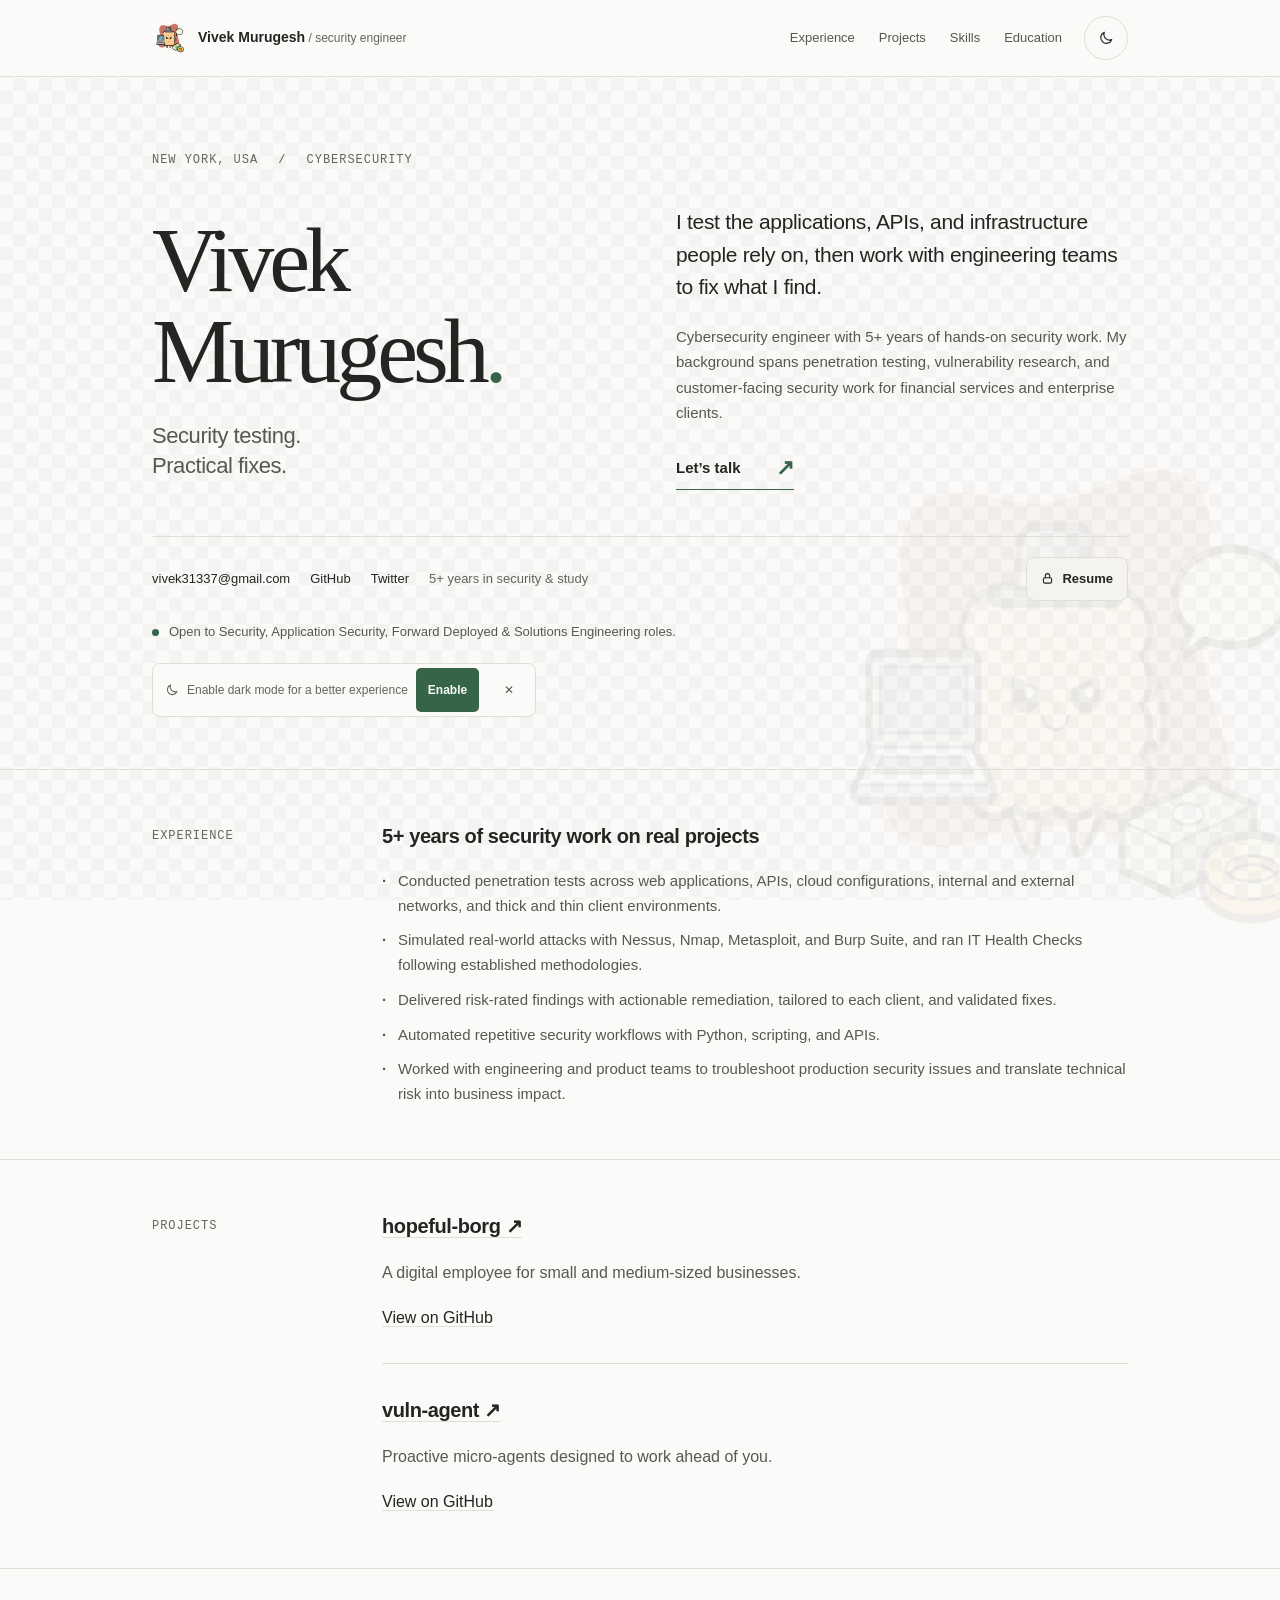
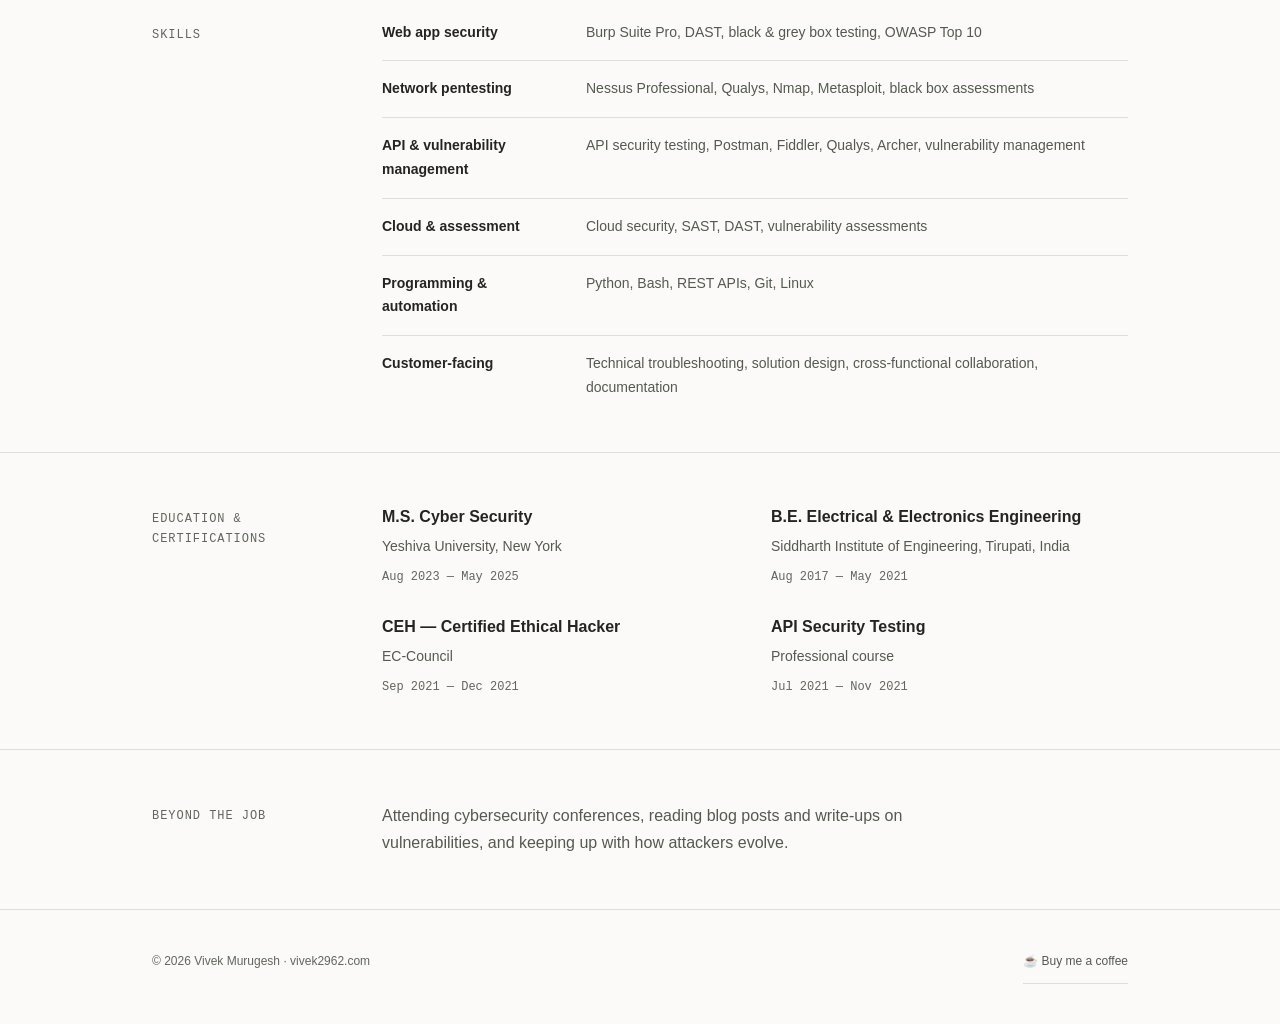
==== commit 9816d96c: "Remove company names from experience; show 5+ years of project work" ====
--- a/index.html
+++ b/index.html
@@ -95,7 +95,7 @@
           </div>
           <div class="hero-intro">
             <p class="hero-bio">I test the applications, APIs, and infrastructure people rely on, then work with engineering teams to fix what I find.</p>
-            <p class="hero-detail">Currently a Cybersecurity Engineer at <a href="#experience">Citta Core Technologies</a>. My background spans penetration testing, vulnerability research, and customer-facing security work for financial services and enterprise clients.</p>
+            <p class="hero-detail">Cybersecurity engineer with 5+ years of hands-on security work. My background spans penetration testing, vulnerability research, and customer-facing security work for financial services and enterprise clients.</p>
             <a class="contact-link" href="mailto:vivek31337@gmail.com">Let’s talk <span aria-hidden="true">↗</span></a>
           </div>
         </div>
@@ -132,27 +132,14 @@
 
         <article class="job">
           <div class="job-head">
-            <h3>Cybersecurity Engineer <span class="at">·</span> Citta Core Technologies</h3>
-            <p class="job-date">Jun 2026 — Present</p>
+            <h3>5+ years of security work on real projects</h3>
           </div>
           <ul class="job-points">
-            <li>Partner with customers to assess security requirements and implement practical security solutions.</li>
-            <li>Perform web, API, cloud, and infrastructure security assessments and validate remediation.</li>
-            <li>Automate repetitive security workflows with Python, scripting, and APIs.</li>
-            <li>Work with engineering and product teams to troubleshoot production security issues and deliver technical recommendations.</li>
-            <li>Communicate findings to stakeholders and translate technical risks into business impact.</li>
-          </ul>
-        </article>
-
-        <article class="job">
-          <div class="job-head">
-            <h3>Cyber Security Analyst / Penetration Tester <span class="at">·</span> Capgemini</h3>
-            <p class="job-date">2021 — 2023 · Bangalore, India</p>
-          </div>
-          <ul class="job-points">
-            <li>Delivered penetration testing as part of a dedicated security testing team, covering web applications, APIs, cloud configuration reviews, and internal and external networks.</li>
-            <li>Conducted IT Health Checks following established methodologies, using Nessus, Nmap, Metasploit, and Burp Suite.</li>
-            <li>Prepared thorough, actionable reports with risk assessments and remediation guidance.</li>
+            <li>Conducted penetration tests across web applications, APIs, cloud configurations, internal and external networks, and thick and thin client environments.</li>
+            <li>Simulated real-world attacks with Nessus, Nmap, Metasploit, and Burp Suite, and ran IT Health Checks following established methodologies.</li>
+            <li>Delivered risk-rated findings with actionable remediation, tailored to each client, and validated fixes.</li>
+            <li>Automated repetitive security workflows with Python, scripting, and APIs.</li>
+            <li>Worked with engineering and product teams to troubleshoot production security issues and translate technical risk into business impact.</li>
           </ul>
         </article>
       </div>
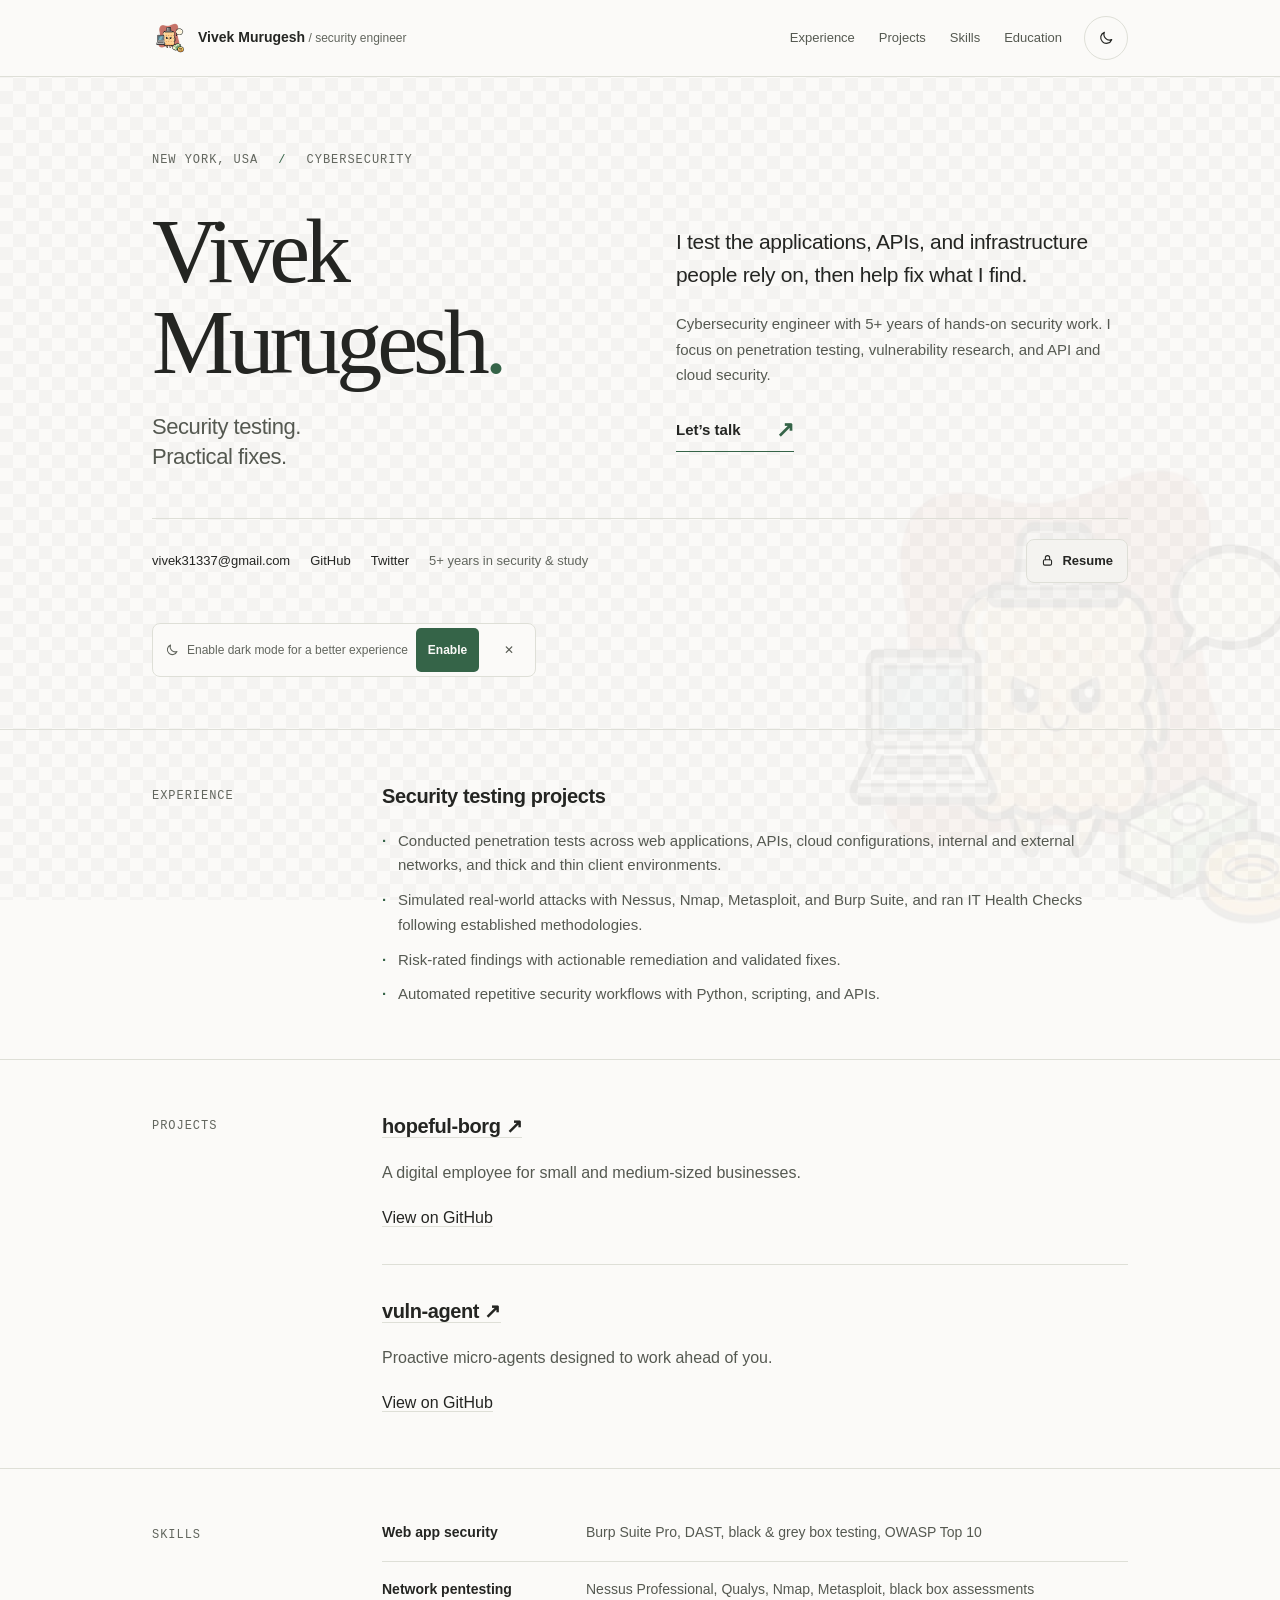
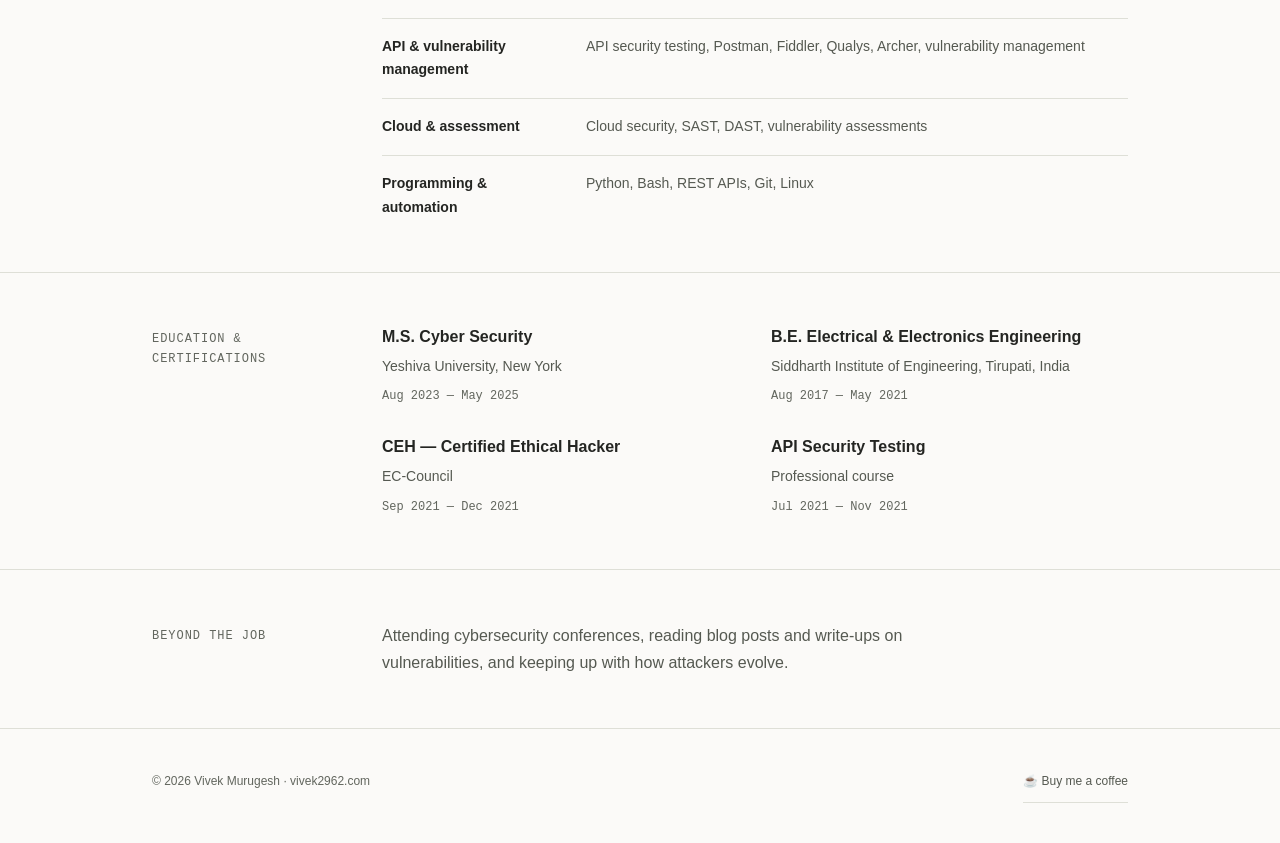
==== commit 1fd5a6de: "Keep site focused on projects; remove professional-life wording" ====
--- a/index.html
+++ b/index.html
@@ -4,7 +4,7 @@
   <meta charset="UTF-8" />
   <meta name="viewport" content="width=device-width, initial-scale=1.0" />
   <title>Vivek Murugesh — Cybersecurity Engineer | Web, API & Cloud Security</title>
-  <meta name="description" content="Vivek Murugesh — Cybersecurity Engineer with a background in web application, API, cloud and network security. Penetration testing, vulnerability research, automation, and customer-facing security engineering. Open to Forward Deployed Engineer, Security Engineer & Application Security roles." />
+  <meta name="description" content="Vivek Murugesh — Cybersecurity Engineer with 5+ years of security work in web application, API, cloud and network security. Penetration testing, vulnerability research, and automation." />
   <meta name="author" content="Vivek Murugesh" />
   <meta name="robots" content="index, follow" />
   <link rel="canonical" href="https://www.vivek2962.com/" />
@@ -39,7 +39,7 @@
     "url": "https://www.vivek2962.com/",
     "image": "https://www.vivek2962.com/assets/img/og-image.png",
     "jobTitle": "Cybersecurity Engineer",
-    "description": "Cybersecurity Engineer with a background in web application, API, cloud and network security. Penetration testing, API security, vulnerability research and automation.",
+    "description": "Cybersecurity Engineer with 5+ years of security work in web application, API, cloud and network security. Penetration testing, API security, vulnerability research and automation.",
     "address": { "@type": "PostalAddress", "addressLocality": "New York", "addressRegion": "NY", "addressCountry": "US" },
     "sameAs": [
       "https://github.com/vivek29621",
@@ -94,8 +94,8 @@
             <p class="hero-role">Security testing.<br /> Practical fixes.</p>
           </div>
           <div class="hero-intro">
-            <p class="hero-bio">I test the applications, APIs, and infrastructure people rely on, then work with engineering teams to fix what I find.</p>
-            <p class="hero-detail">Cybersecurity engineer with 5+ years of hands-on security work. My background spans penetration testing, vulnerability research, and customer-facing security work for financial services and enterprise clients.</p>
+            <p class="hero-bio">I test the applications, APIs, and infrastructure people rely on, then help fix what I find.</p>
+            <p class="hero-detail">Cybersecurity engineer with 5+ years of hands-on security work. I focus on penetration testing, vulnerability research, and API and cloud security.</p>
             <a class="contact-link" href="mailto:vivek31337@gmail.com">Let’s talk <span aria-hidden="true">↗</span></a>
           </div>
         </div>
@@ -113,7 +113,6 @@
             Resume
           </a>
         </p>
-        <p class="hero-note"><span class="dot" aria-hidden="true"></span><span>Open to Security, Application Security, Forward Deployed &amp; Solutions Engineering roles.</span></p>
         <div class="dark-note" id="darkNote">
           <svg viewBox="0 0 24 24" width="14" height="14" fill="none" stroke="currentColor" stroke-width="1.8" stroke-linecap="round" stroke-linejoin="round" aria-hidden="true"><path d="M20.5 14.5A8.5 8.5 0 019.5 3.5 8.5 8.5 0 1020.5 14.5z"/></svg>
           <span class="note-text-light">Enable dark mode for a better experience</span>
@@ -132,15 +131,14 @@
 
         <article class="job">
           <div class="job-head">
-            <h3>5+ years of security work on real projects</h3>
+            <h3>Security testing projects</h3>
           </div>
           <ul class="job-points">
             <li>Conducted penetration tests across web applications, APIs, cloud configurations, internal and external networks, and thick and thin client environments.</li>
             <li>Simulated real-world attacks with Nessus, Nmap, Metasploit, and Burp Suite, and ran IT Health Checks following established methodologies.</li>
-            <li>Delivered risk-rated findings with actionable remediation, tailored to each client, and validated fixes.</li>
+            <li>Risk-rated findings with actionable remediation and validated fixes.</li>
             <li>Automated repetitive security workflows with Python, scripting, and APIs.</li>
-            <li>Worked with engineering and product teams to troubleshoot production security issues and translate technical risk into business impact.</li>
-          </ul>
+                      </ul>
         </article>
       </div>
     </section>
@@ -187,10 +185,6 @@
             <dt>Programming &amp; automation</dt>
             <dd>Python, Bash, REST APIs, Git, Linux</dd>
           </div>
-          <div class="skill-row">
-            <dt>Customer-facing</dt>
-            <dd>Technical troubleshooting, solution design, cross-functional collaboration, documentation</dd>
-          </div>
         </dl>
       </div>
     </section>
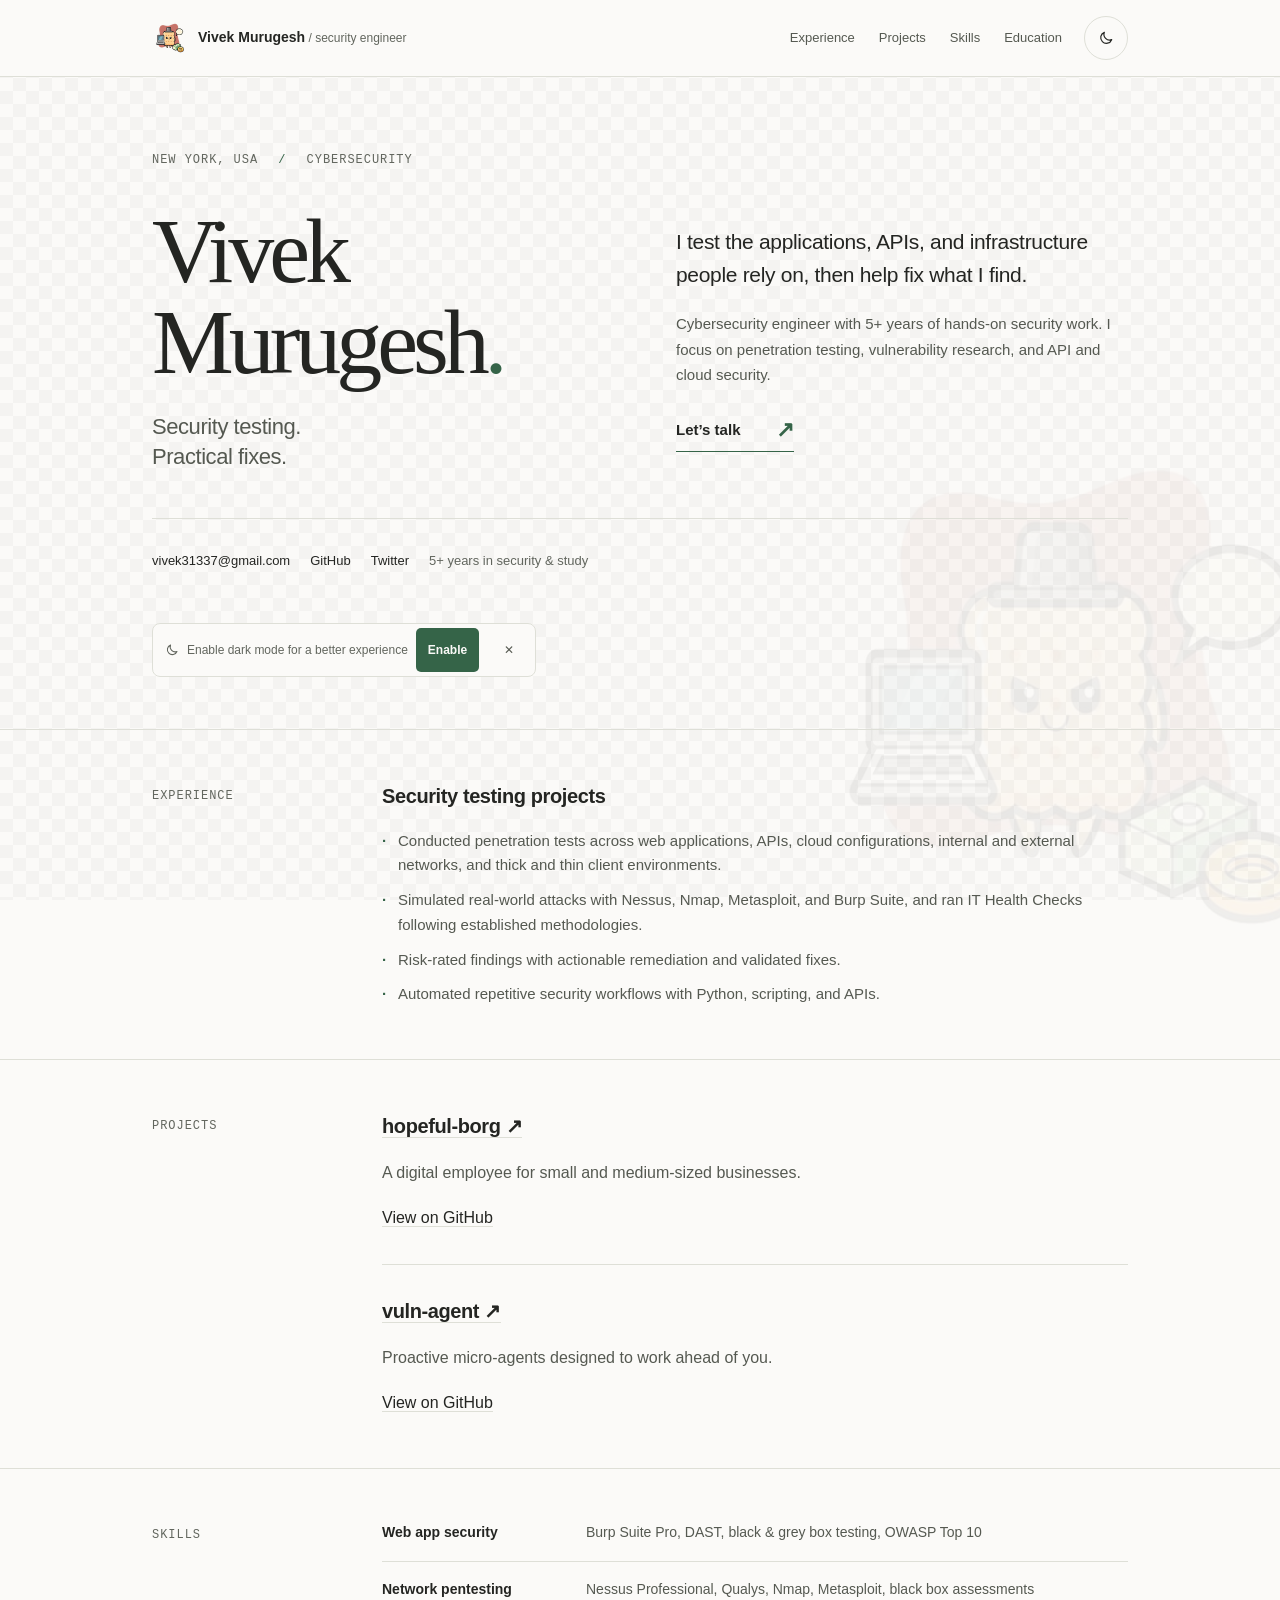
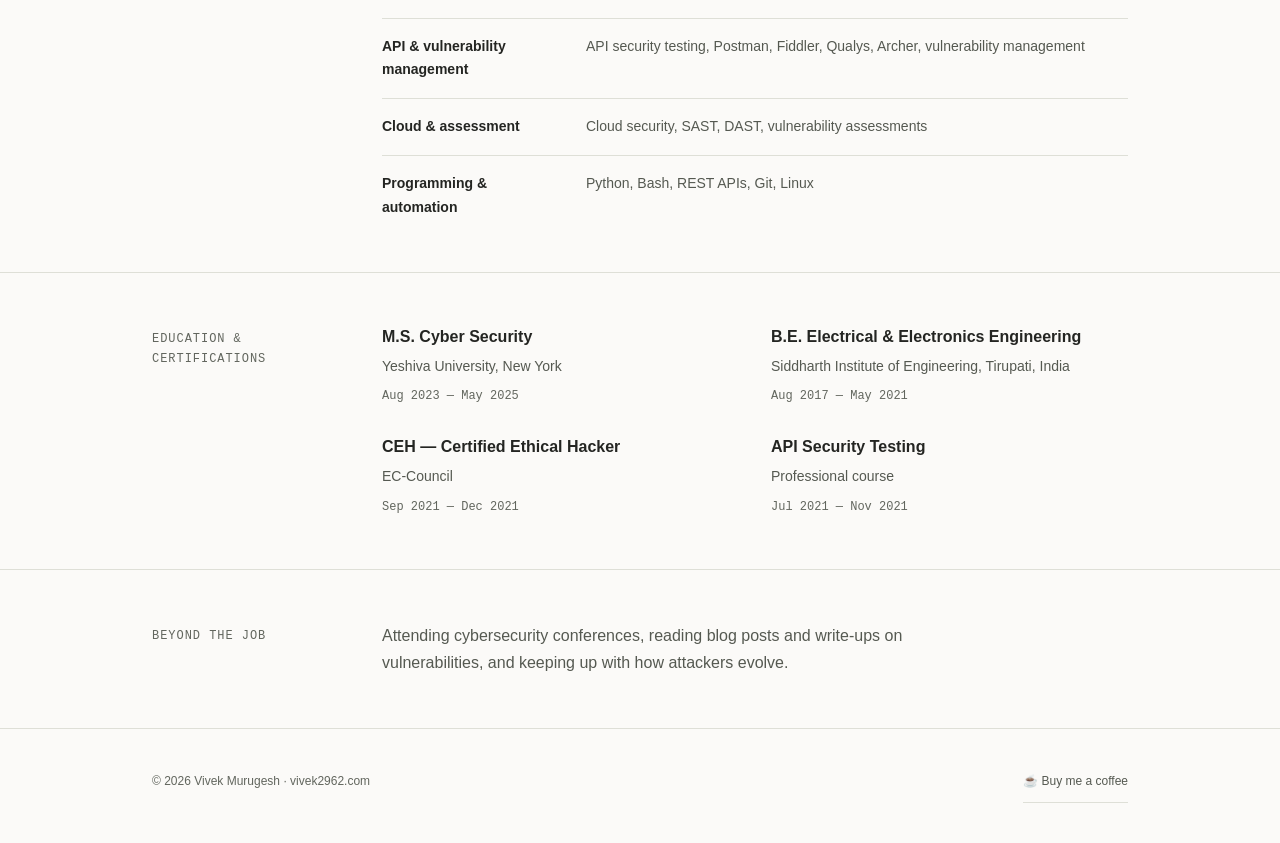
==== commit 63518220: "Remove resume button for now" ====
--- a/index.html
+++ b/index.html
@@ -107,11 +107,6 @@
           <a href="https://x.com/vivek31337" target="_blank" rel="noopener">Twitter</a>
           <span aria-hidden="true">·</span>
           <span>5+ years in security &amp; study</span>
-          <span aria-hidden="true">·</span>
-          <a class="resume-lock" href="https://buymeacoffee.com/vivek2962/e/563757" rel="noopener">
-            <svg viewBox="0 0 24 24" width="13" height="13" fill="none" stroke="currentColor" stroke-width="2" stroke-linecap="round" stroke-linejoin="round" aria-hidden="true"><rect x="4.5" y="10.5" width="15" height="10" rx="2.5"/><path d="M8 10.5V7a4 4 0 018 0v3.5"/></svg>
-            Resume
-          </a>
         </p>
         <div class="dark-note" id="darkNote">
           <svg viewBox="0 0 24 24" width="14" height="14" fill="none" stroke="currentColor" stroke-width="1.8" stroke-linecap="round" stroke-linejoin="round" aria-hidden="true"><path d="M20.5 14.5A8.5 8.5 0 019.5 3.5 8.5 8.5 0 1020.5 14.5z"/></svg>
